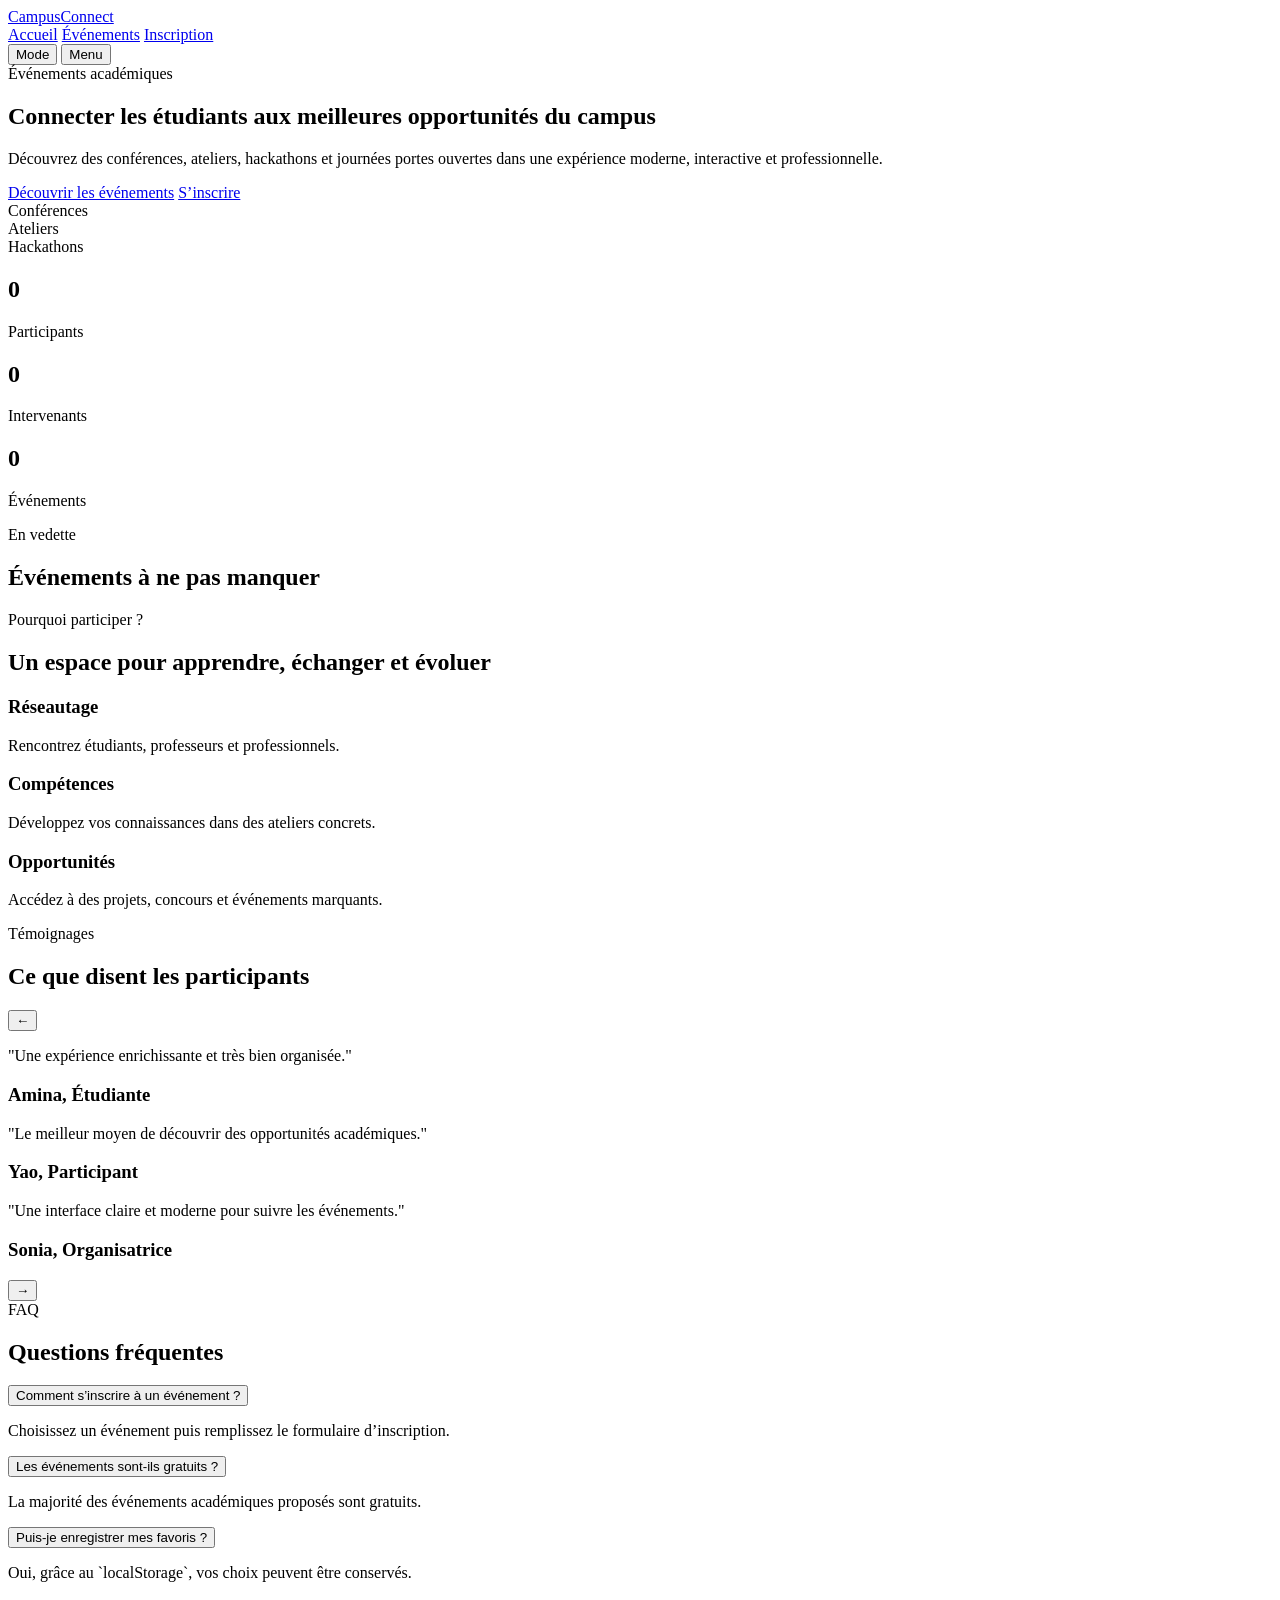
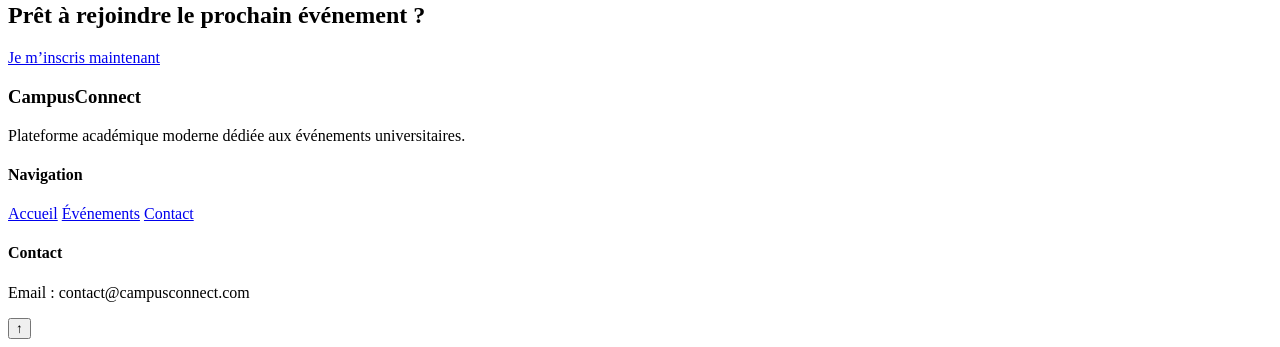
==== index.html @ 4d45e3c8 "Mise en place du HTML de base du projet" ====
<!DOCTYPE html>
<html lang="fr">

<head>
    <meta charset="UTF-8" />
    <meta name="viewport" content="width=device-width, initial-scale=1.0" />
    <title>CampusConnect | Accueil</title>
    <link rel="stylesheet" href="css/style.css" />
    <link rel="stylesheet" href="css/responsive.css" />
    <link rel="stylesheet" href="css/animations.css" />
</head>

<body>
    <header class="header">
        <div class="container navbar">
            <a href="index.html" class="logo">CampusConnect</a>

            <nav class="nav" id="navMenu">
                <a href="index.html">Accueil</a>
                <a href="events.html">Événements</a>
                <a href="contact.html">Inscription</a>
            </nav>

            <div class="nav-actions">
                <button id="themeToggle" class="btn btn-secondary">Mode</button>
                <button id="menuToggle" class="menu-toggle">Menu</button>
            </div>
        </div>
    </header>

    <main>
        <section class="hero">
            <div class="container hero-content">
                <div class="hero-text">
                    <span class="tag">Événements académiques</span>
                    <h1>Connecter les étudiants aux meilleures opportunités du campus</h1>
                    <p>
                        Découvrez des conférences, ateliers, hackathons et journées portes ouvertes
                        dans une expérience moderne, interactive et professionnelle.
                    </p>
                    <div class="hero-buttons">
                        <a href="events.html" class="btn btn-primary">Découvrir les événements</a>
                        <a href="contact.html" class="btn btn-secondary">S’inscrire</a>
                    </div>
                </div>

                <div class="hero-visual">
                    <div class="hero-card">Conférences</div>
                    <div class="hero-card">Ateliers</div>
                    <div class="hero-card">Hackathons</div>
                </div>
            </div>
        </section>

        <section class="stats section">
            <div class="container stats-grid">
                <div class="stat-card">
                    <h2 class="counter" data-target="120">0</h2>
                    <p>Participants</p>
                </div>
                <div class="stat-card">
                    <h2 class="counter" data-target="25">0</h2>
                    <p>Intervenants</p>
                </div>
                <div class="stat-card">
                    <h2 class="counter" data-target="18">0</h2>
                    <p>Événements</p>
                </div>
            </div>
        </section>

        <section class="featured-events section">
            <div class="container">
                <div class="section-heading">
                    <span class="tag">En vedette</span>
                    <h2>Événements à ne pas manquer</h2>
                </div>

                <div class="events-grid" id="featuredEvents">
                    <!-- Injecté en JavaScript -->
                </div>
            </div>
        </section>

        <section class="benefits section">
            <div class="container">
                <div class="section-heading">
                    <span class="tag">Pourquoi participer ?</span>
                    <h2>Un espace pour apprendre, échanger et évoluer</h2>
                </div>

                <div class="benefits-grid">
                    <article class="benefit-card">
                        <h3>Réseautage</h3>
                        <p>Rencontrez étudiants, professeurs et professionnels.</p>
                    </article>
                    <article class="benefit-card">
                        <h3>Compétences</h3>
                        <p>Développez vos connaissances dans des ateliers concrets.</p>
                    </article>
                    <article class="benefit-card">
                        <h3>Opportunités</h3>
                        <p>Accédez à des projets, concours et événements marquants.</p>
                    </article>
                </div>
            </div>
        </section>

        <section class="testimonials section">
            <div class="container">
                <div class="section-heading">
                    <span class="tag">Témoignages</span>
                    <h2>Ce que disent les participants</h2>
                </div>

                <div class="carousel">
                    <button class="carousel-btn" id="prevSlide">←</button>
                    <div class="carousel-track" id="testimonialTrack">
                        <article class="testimonial-card active">
                            <p>"Une expérience enrichissante et très bien organisée."</p>
                            <h3>Amina, Étudiante</h3>
                        </article>
                        <article class="testimonial-card">
                            <p>"Le meilleur moyen de découvrir des opportunités académiques."</p>
                            <h3>Yao, Participant</h3>
                        </article>
                        <article class="testimonial-card">
                            <p>"Une interface claire et moderne pour suivre les événements."</p>
                            <h3>Sonia, Organisatrice</h3>
                        </article>
                    </div>
                    <button class="carousel-btn" id="nextSlide">→</button>
                </div>
            </div>
        </section>

        <section class="faq section">
            <div class="container">
                <div class="section-heading">
                    <span class="tag">FAQ</span>
                    <h2>Questions fréquentes</h2>
                </div>

                <div class="faq-list">
                    <div class="faq-item">
                        <button class="faq-question">Comment s’inscrire à un événement ?</button>
                        <div class="faq-answer">
                            <p>Choisissez un événement puis remplissez le formulaire d’inscription.</p>
                        </div>
                    </div>

                    <div class="faq-item">
                        <button class="faq-question">Les événements sont-ils gratuits ?</button>
                        <div class="faq-answer">
                            <p>La majorité des événements académiques proposés sont gratuits.</p>
                        </div>
                    </div>

                    <div class="faq-item">
                        <button class="faq-question">Puis-je enregistrer mes favoris ?</button>
                        <div class="faq-answer">
                            <p>Oui, grâce au `localStorage`, vos choix peuvent être conservés.</p>
                        </div>
                    </div>
                </div>
            </div>
        </section>

        <section class="cta section">
            <div class="container cta-box">
                <h2>Prêt à rejoindre le prochain événement ?</h2>
                <a href="contact.html" class="btn btn-primary">Je m’inscris maintenant</a>
            </div>
        </section>
    </main>

    <footer class="footer">
        <div class="container footer-content">
            <div>
                <h3>CampusConnect</h3>
                <p>Plateforme académique moderne dédiée aux événements universitaires.</p>
            </div>
            <div>
                <h4>Navigation</h4>
                <a href="index.html">Accueil</a>
                <a href="events.html">Événements</a>
                <a href="contact.html">Contact</a>
            </div>
            <div>
                <h4>Contact</h4>
                <p>Email : contact@campusconnect.com</p>
            </div>
        </div>
    </footer>

    <button id="backToTop" class="back-to-top">↑</button>

    <script src="js/data.js"></script>
    <script src="js/carousel.js"></script>
    <script src="js/theme.js"></script>
    <script src="js/main.js"></script>
</body>

</html>
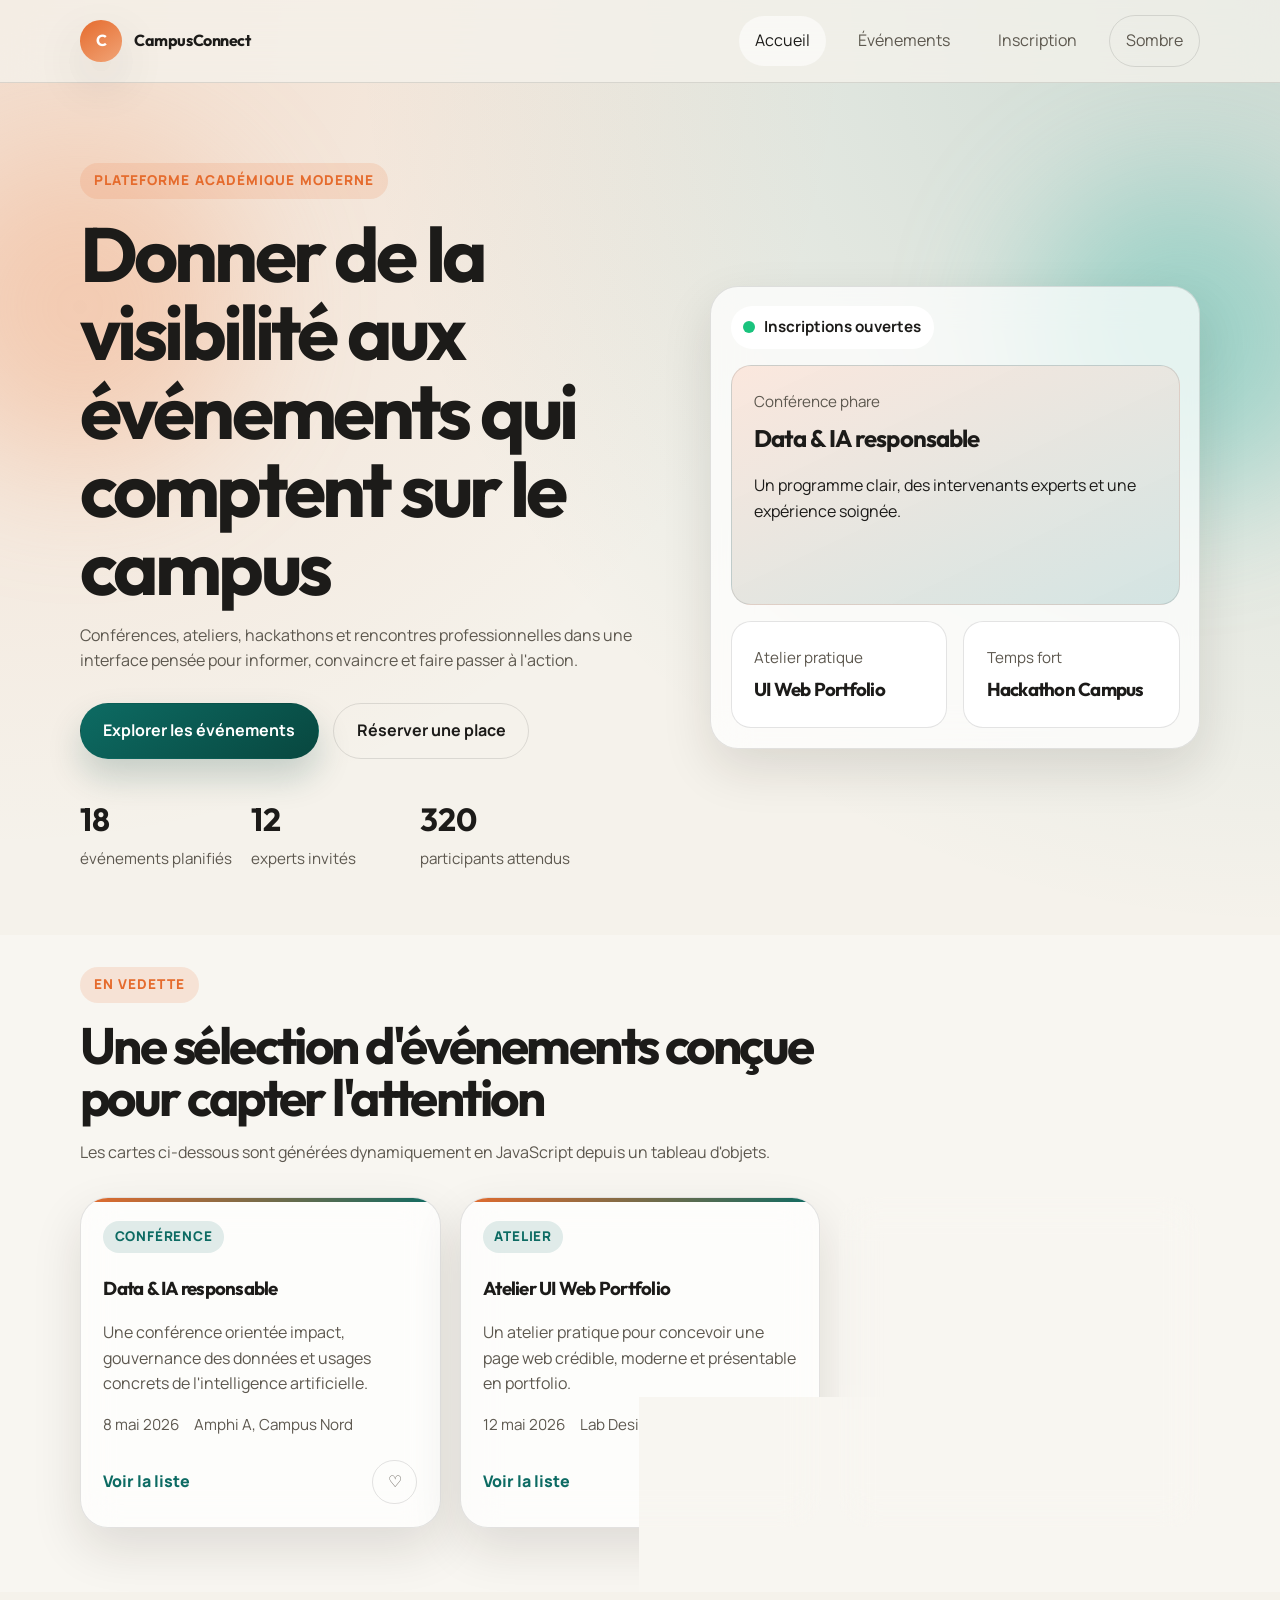
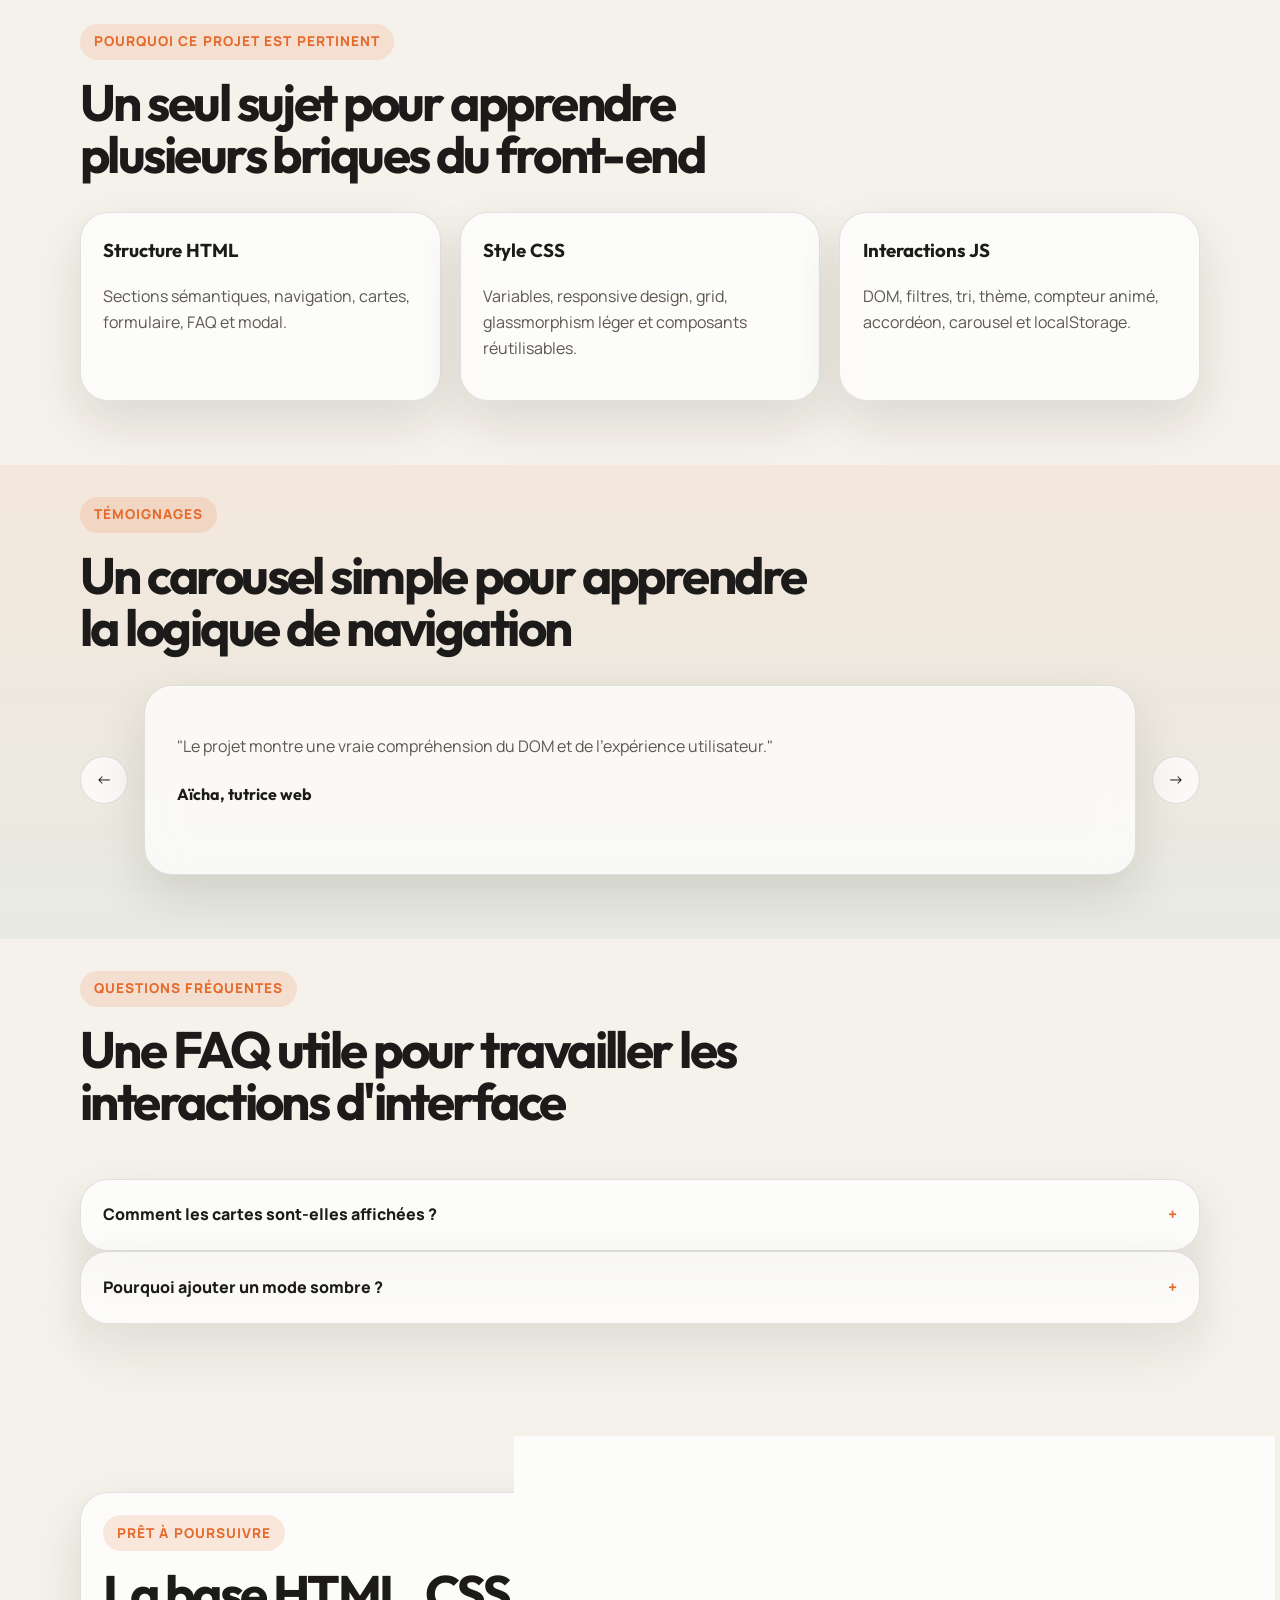
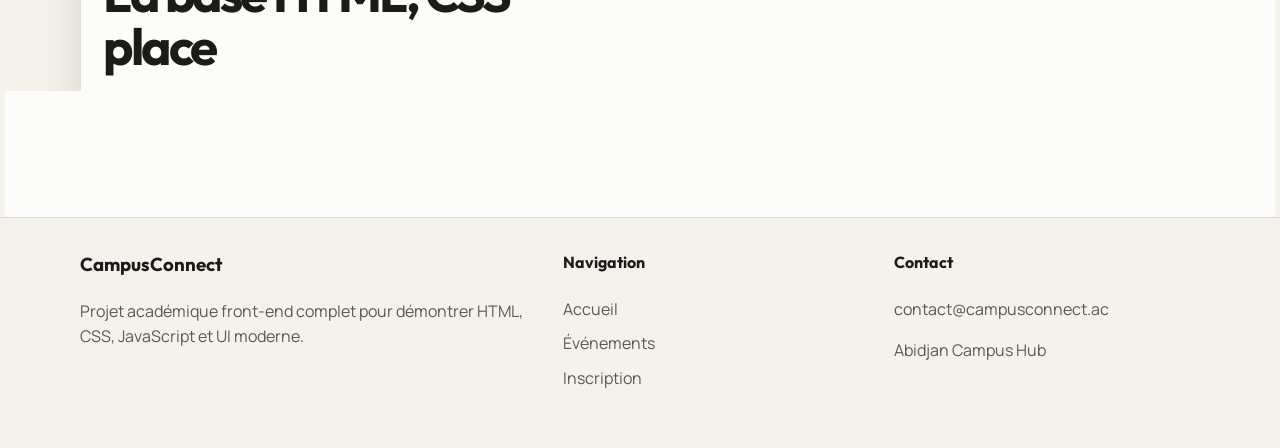
==== commit b5a320ef: "Implementation des pages html" ====
--- a/index.html
+++ b/index.html
@@ -2,202 +2,245 @@
 <html lang="fr">
 
 <head>
-    <meta charset="UTF-8" />
-    <meta name="viewport" content="width=device-width, initial-scale=1.0" />
+    <meta charset="UTF-8">
+    <meta name="viewport" content="width=device-width, initial-scale=1.0">
     <title>CampusConnect | Accueil</title>
-    <link rel="stylesheet" href="css/style.css" />
-    <link rel="stylesheet" href="css/responsive.css" />
-    <link rel="stylesheet" href="css/animations.css" />
+    <meta name="description"
+        content="CampusConnect, une plateforme vitrine pour découvrir et rejoindre des événements académiques.">
+    <link rel="preconnect" href="https://fonts.googleapis.com">
+    <link rel="preconnect" href="https://fonts.gstatic.com" crossorigin>
+    <link
+        href="https://fonts.googleapis.com/css2?family=Manrope:wght@400;500;600;700;800&family=Outfit:wght@500;600;700&display=swap"
+        rel="stylesheet">
+    <link rel="stylesheet" href="css/style.css">
+    <link rel="stylesheet" href="css/animations.css">
+    <link rel="stylesheet" href="css/responsive.css">
 </head>
 
 <body>
-    <header class="header">
-        <div class="container navbar">
-            <a href="index.html" class="logo">CampusConnect</a>
-
-            <nav class="nav" id="navMenu">
-                <a href="index.html">Accueil</a>
+    <header class="site-header">
+        <div class="container nav-shell">
+            <a class="brand" href="index.html">
+                <span class="brand-mark">C</span>
+                <span class="brand-text">CampusConnect</span>
+            </a>
+
+            <button class="menu-toggle" id="menuToggle" type="button" aria-label="Ouvrir le menu">
+                <span></span>
+                <span></span>
+            </button>
+
+            <nav class="site-nav" id="siteNav">
+                <a href="index.html" class="active">Accueil</a>
                 <a href="events.html">Événements</a>
                 <a href="contact.html">Inscription</a>
+                <button class="theme-toggle" id="themeToggle" type="button" aria-label="Changer le thème">
+                    Theme
+                </button>
             </nav>
-
-            <div class="nav-actions">
-                <button id="themeToggle" class="btn btn-secondary">Mode</button>
-                <button id="menuToggle" class="menu-toggle">Menu</button>
-            </div>
         </div>
     </header>
 
     <main>
         <section class="hero">
-            <div class="container hero-content">
-                <div class="hero-text">
-                    <span class="tag">Événements académiques</span>
-                    <h1>Connecter les étudiants aux meilleures opportunités du campus</h1>
+            <div class="hero-orb hero-orb-left"></div>
+            <div class="hero-orb hero-orb-right"></div>
+
+            <div class="container hero-grid">
+                <div class="hero-copy reveal">
+                    <span class="eyebrow">Plateforme académique moderne</span>
+                    <h1>Donner de la visibilité aux événements qui comptent sur le campus</h1>
                     <p>
-                        Découvrez des conférences, ateliers, hackathons et journées portes ouvertes
-                        dans une expérience moderne, interactive et professionnelle.
+                        Conférences, ateliers, hackathons et rencontres professionnelles dans une interface
+                        pensée pour informer, convaincre et faire passer à l'action.
                     </p>
-                    <div class="hero-buttons">
-                        <a href="events.html" class="btn btn-primary">Découvrir les événements</a>
-                        <a href="contact.html" class="btn btn-secondary">S’inscrire</a>
-                    </div>
-                </div>
-
-                <div class="hero-visual">
-                    <div class="hero-card">Conférences</div>
-                    <div class="hero-card">Ateliers</div>
-                    <div class="hero-card">Hackathons</div>
-                </div>
-            </div>
-        </section>
-
-        <section class="stats section">
-            <div class="container stats-grid">
-                <div class="stat-card">
-                    <h2 class="counter" data-target="120">0</h2>
-                    <p>Participants</p>
-                </div>
-                <div class="stat-card">
-                    <h2 class="counter" data-target="25">0</h2>
-                    <p>Intervenants</p>
-                </div>
-                <div class="stat-card">
-                    <h2 class="counter" data-target="18">0</h2>
-                    <p>Événements</p>
-                </div>
-            </div>
-        </section>
-
-        <section class="featured-events section">
-            <div class="container">
-                <div class="section-heading">
-                    <span class="tag">En vedette</span>
-                    <h2>Événements à ne pas manquer</h2>
-                </div>
-
-                <div class="events-grid" id="featuredEvents">
-                    <!-- Injecté en JavaScript -->
-                </div>
-            </div>
-        </section>
-
-        <section class="benefits section">
-            <div class="container">
-                <div class="section-heading">
-                    <span class="tag">Pourquoi participer ?</span>
-                    <h2>Un espace pour apprendre, échanger et évoluer</h2>
-                </div>
-
-                <div class="benefits-grid">
-                    <article class="benefit-card">
-                        <h3>Réseautage</h3>
-                        <p>Rencontrez étudiants, professeurs et professionnels.</p>
-                    </article>
-                    <article class="benefit-card">
-                        <h3>Compétences</h3>
-                        <p>Développez vos connaissances dans des ateliers concrets.</p>
-                    </article>
-                    <article class="benefit-card">
-                        <h3>Opportunités</h3>
-                        <p>Accédez à des projets, concours et événements marquants.</p>
-                    </article>
-                </div>
-            </div>
-        </section>
-
-        <section class="testimonials section">
-            <div class="container">
-                <div class="section-heading">
-                    <span class="tag">Témoignages</span>
-                    <h2>Ce que disent les participants</h2>
-                </div>
-
-                <div class="carousel">
-                    <button class="carousel-btn" id="prevSlide">←</button>
+
+                    <div class="hero-actions">
+                        <a class="btn btn-primary" href="events.html">Explorer les événements</a>
+                        <a class="btn btn-secondary" href="contact.html">Réserver une place</a>
+                    </div>
+
+                    <div class="hero-metrics">
+                        <div>
+                            <strong class="counter" data-target="18">0</strong>
+                            <span>événements planifiés</span>
+                        </div>
+                        <div>
+                            <strong class="counter" data-target="12">0</strong>
+                            <span>experts invités</span>
+                        </div>
+                        <div>
+                            <strong class="counter" data-target="320">0</strong>
+                            <span>participants attendus</span>
+                        </div>
+                    </div>
+                </div>
+
+                <div class="hero-panel reveal">
+                    <div class="hero-surface">
+                        <div class="status-chip">
+                            <span class="status-dot"></span>
+                            Inscriptions ouvertes
+                        </div>
+
+                        <div class="surface-card surface-card-primary">
+                            <span>Conférence phare</span>
+                            <h2>Data & IA responsable</h2>
+                            <p>Un programme clair, des intervenants experts et une expérience soignée.</p>
+                        </div>
+
+                        <div class="surface-stack">
+                            <div class="surface-card">
+                                <span>Atelier pratique</span>
+                                <h3>UI Web Portfolio</h3>
+                            </div>
+                            <div class="surface-card">
+                                <span>Temps fort</span>
+                                <h3>Hackathon Campus</h3>
+                            </div>
+                        </div>
+                    </div>
+                </div>
+            </div>
+        </section>
+
+        <section class="section section-muted">
+            <div class="container">
+                <div class="section-heading reveal">
+                    <span class="eyebrow">En vedette</span>
+                    <h2>Une sélection d'événements conçue pour capter l'attention</h2>
+                    <p>Les cartes ci-dessous sont générées dynamiquement en JavaScript depuis un tableau d'objets.</p>
+                </div>
+
+                <div class="event-grid" id="featuredEvents"></div>
+            </div>
+        </section>
+
+        <section class="section">
+            <div class="container">
+                <div class="section-heading reveal">
+                    <span class="eyebrow">Pourquoi ce projet est pertinent</span>
+                    <h2>Un seul sujet pour apprendre plusieurs briques du front-end</h2>
+                </div>
+
+                <div class="feature-grid">
+                    <article class="feature-card reveal">
+                        <h3>Structure HTML</h3>
+                        <p>Sections sémantiques, navigation, cartes, formulaire, FAQ et modal.</p>
+                    </article>
+                    <article class="feature-card reveal">
+                        <h3>Style CSS</h3>
+                        <p>Variables, responsive design, grid, glassmorphism léger et composants réutilisables.</p>
+                    </article>
+                    <article class="feature-card reveal">
+                        <h3>Interactions JS</h3>
+                        <p>DOM, filtres, tri, thème, compteur animé, accordéon, carousel et localStorage.</p>
+                    </article>
+                </div>
+            </div>
+        </section>
+
+        <section class="section section-accent">
+            <div class="container">
+                <div class="section-heading reveal">
+                    <span class="eyebrow">Témoignages</span>
+                    <h2>Un carousel simple pour apprendre la logique de navigation</h2>
+                </div>
+
+                <div class="carousel reveal" aria-label="Témoignages">
+                    <button class="carousel-button" id="prevSlide" type="button" aria-label="Slide précédent">←</button>
                     <div class="carousel-track" id="testimonialTrack">
                         <article class="testimonial-card active">
-                            <p>"Une expérience enrichissante et très bien organisée."</p>
-                            <h3>Amina, Étudiante</h3>
+                            <p>"Le projet montre une vraie compréhension du DOM et de l'expérience utilisateur."</p>
+                            <strong>Aïcha, tutrice web</strong>
                         </article>
                         <article class="testimonial-card">
-                            <p>"Le meilleur moyen de découvrir des opportunités académiques."</p>
-                            <h3>Yao, Participant</h3>
+                            <p>"Le design est moderne, et les animations servent vraiment le contenu."</p>
+                            <strong>Koffi, étudiant développeur</strong>
                         </article>
                         <article class="testimonial-card">
-                            <p>"Une interface claire et moderne pour suivre les événements."</p>
-                            <h3>Sonia, Organisatrice</h3>
+                            <p>"C'est un excellent sujet de portfolio parce qu'il ressemble à une vraie commande."</p>
+                            <strong>Nina, responsable pédagogique</strong>
                         </article>
                     </div>
-                    <button class="carousel-btn" id="nextSlide">→</button>
-                </div>
-            </div>
-        </section>
-
-        <section class="faq section">
-            <div class="container">
-                <div class="section-heading">
-                    <span class="tag">FAQ</span>
-                    <h2>Questions fréquentes</h2>
+                    <button class="carousel-button" id="nextSlide" type="button" aria-label="Slide suivant">→</button>
+                </div>
+            </div>
+        </section>
+
+        <section class="section">
+            <div class="container faq-layout">
+                <div class="section-heading reveal">
+                    <span class="eyebrow">Questions fréquentes</span>
+                    <h2>Une FAQ utile pour travailler les interactions d'interface</h2>
                 </div>
 
                 <div class="faq-list">
-                    <div class="faq-item">
-                        <button class="faq-question">Comment s’inscrire à un événement ?</button>
+                    <article class="faq-item reveal">
+                        <button class="faq-question" type="button">Comment les cartes sont-elles affichées ?</button>
                         <div class="faq-answer">
-                            <p>Choisissez un événement puis remplissez le formulaire d’inscription.</p>
-                        </div>
-                    </div>
-
-                    <div class="faq-item">
-                        <button class="faq-question">Les événements sont-ils gratuits ?</button>
+                            <p>Les événements sont stockés dans un tableau JavaScript puis injectés dans le DOM.</p>
+                        </div>
+                    </article>
+                    <article class="faq-item reveal">
+                        <button class="faq-question" type="button">Pourquoi ajouter un mode sombre ?</button>
                         <div class="faq-answer">
-                            <p>La majorité des événements académiques proposés sont gratuits.</p>
-                        </div>
-                    </div>
-
-                    <div class="faq-item">
-                        <button class="faq-question">Puis-je enregistrer mes favoris ?</button>
+                            <p>Parce qu'il permet de manipuler des variables CSS et de persister une préférence avec
+                                localStorage.</p>
+                        </div>
+                    </article>
+                    <article class="faq-item reveal">
+                        <button class="faq-question" type="button">Pourquoi ce projet est bon pour un portfolio
+                            ?</button>
                         <div class="faq-answer">
-                            <p>Oui, grâce au `localStorage`, vos choix peuvent être conservés.</p>
-                        </div>
-                    </div>
-                </div>
-            </div>
-        </section>
-
-        <section class="cta section">
-            <div class="container cta-box">
-                <h2>Prêt à rejoindre le prochain événement ?</h2>
-                <a href="contact.html" class="btn btn-primary">Je m’inscris maintenant</a>
+                            <p>Il montre un ensemble cohérent de compétences front-end dans un contexte crédible et
+                                professionnel.</p>
+                        </div>
+                    </article>
+                </div>
+            </div>
+        </section>
+
+        <section class="section">
+            <div class="container">
+                <div class="cta-panel reveal">
+                    <div>
+                        <span class="eyebrow">Prêt à poursuivre</span>
+                        <h2>La base HTML, CSS et JavaScript est en place</h2>
+                        <p>Tu peux maintenant styliser davantage, enrichir les données et publier le projet dans ton
+                            portfolio.</p>
+                    </div>
+                    <a class="btn btn-primary" href="contact.html">Tester le formulaire</a>
+                </div>
             </div>
         </section>
     </main>
 
-    <footer class="footer">
-        <div class="container footer-content">
+    <footer class="site-footer">
+        <div class="container footer-grid">
             <div>
                 <h3>CampusConnect</h3>
-                <p>Plateforme académique moderne dédiée aux événements universitaires.</p>
+                <p>Projet académique front-end complet pour démontrer HTML, CSS, JavaScript et UI moderne.</p>
             </div>
             <div>
                 <h4>Navigation</h4>
                 <a href="index.html">Accueil</a>
                 <a href="events.html">Événements</a>
-                <a href="contact.html">Contact</a>
+                <a href="contact.html">Inscription</a>
             </div>
             <div>
                 <h4>Contact</h4>
-                <p>Email : contact@campusconnect.com</p>
+                <p>contact@campusconnect.ac</p>
+                <p>Abidjan Campus Hub</p>
             </div>
         </div>
     </footer>
 
-    <button id="backToTop" class="back-to-top">↑</button>
+    <button class="back-to-top" id="backToTop" type="button" aria-label="Retour en haut">↑</button>
 
     <script src="js/data.js"></script>
+    <script src="js/theme.js"></script>
     <script src="js/carousel.js"></script>
-    <script src="js/theme.js"></script>
     <script src="js/main.js"></script>
 </body>
 
--- a/css/style.css
+++ b/css/style.css
@@ -0,0 +1,779 @@
+:root {
+    --bg: #f5f2eb;
+    --bg-soft: #fbf8f2;
+    --surface: rgba(255, 255, 255, 0.72);
+    --surface-strong: #ffffff;
+    --text: #1c1b19;
+    --text-soft: #5d584f;
+    --primary: #0d6b63;
+    --primary-strong: #08473f;
+    --accent: #e56b2d;
+    --line: rgba(28, 27, 25, 0.12);
+    --shadow: 0 20px 50px rgba(30, 26, 18, 0.12);
+    --radius-lg: 28px;
+    --radius-md: 20px;
+    --container: min(1120px, calc(100% - 2rem));
+}
+
+body.dark-theme {
+    --bg: #101413;
+    --bg-soft: #171d1b;
+    --surface: rgba(22, 27, 25, 0.86);
+    --surface-strong: #18211f;
+    --text: #f4f2ec;
+    --text-soft: #b8b0a5;
+    --line: rgba(255, 255, 255, 0.12);
+    --shadow: 0 22px 60px rgba(0, 0, 0, 0.35);
+}
+
+*,
+*::before,
+*::after {
+    box-sizing: border-box;
+}
+
+html {
+    scroll-behavior: smooth;
+}
+
+body {
+    margin: 0;
+    font-family: "Manrope", "Segoe UI", sans-serif;
+    background:
+        radial-gradient(circle at top left, rgba(229, 107, 45, 0.16), transparent 22%),
+        radial-gradient(circle at top right, rgba(13, 107, 99, 0.18), transparent 24%),
+        var(--bg);
+    color: var(--text);
+    line-height: 1.6;
+}
+
+a {
+    color: inherit;
+    text-decoration: none;
+}
+
+button,
+input,
+select,
+textarea {
+    font: inherit;
+}
+
+button {
+    cursor: pointer;
+}
+
+main {
+    overflow: clip;
+}
+
+.container {
+    width: var(--container);
+    margin: 0 auto;
+}
+
+.site-header {
+    position: sticky;
+    top: 0;
+    z-index: 40;
+    backdrop-filter: blur(18px);
+    background: rgba(245, 242, 235, 0.76);
+    border-bottom: 1px solid var(--line);
+}
+
+body.dark-theme .site-header {
+    background: rgba(16, 20, 19, 0.78);
+}
+
+.nav-shell {
+    display: flex;
+    align-items: center;
+    justify-content: space-between;
+    min-height: 82px;
+    gap: 1rem;
+    position: relative;
+}
+
+.brand {
+    display: inline-flex;
+    align-items: center;
+    gap: 0.8rem;
+    font-family: "Outfit", "Segoe UI", sans-serif;
+    font-weight: 700;
+    letter-spacing: -0.03em;
+}
+
+.brand-mark {
+    display: grid;
+    place-items: center;
+    width: 2.6rem;
+    height: 2.6rem;
+    border-radius: 50%;
+    background: linear-gradient(145deg, var(--accent), #f1a477);
+    color: #fff;
+    box-shadow: var(--shadow);
+}
+
+.site-nav {
+    display: flex;
+    align-items: center;
+    gap: 1rem;
+}
+
+.site-nav a,
+.theme-toggle {
+    padding: 0.78rem 1rem;
+    border-radius: 999px;
+    color: var(--text-soft);
+    transition: 180ms ease;
+}
+
+.site-nav a.active,
+.site-nav a:hover,
+.theme-toggle:hover {
+    color: var(--text);
+    background: rgba(255, 255, 255, 0.55);
+}
+
+body.dark-theme .site-nav a.active,
+body.dark-theme .site-nav a:hover,
+body.dark-theme .theme-toggle:hover {
+    background: rgba(255, 255, 255, 0.06);
+}
+
+.theme-toggle {
+    border: 1px solid var(--line);
+    background: transparent;
+}
+
+.menu-toggle {
+    display: none;
+    width: 3rem;
+    height: 3rem;
+    border: 1px solid var(--line);
+    border-radius: 16px;
+    background: var(--surface);
+    padding: 0.7rem;
+}
+
+.menu-toggle span {
+    display: block;
+    width: 100%;
+    height: 2px;
+    background: var(--text);
+    border-radius: 999px;
+}
+
+.menu-toggle span+span {
+    margin-top: 0.4rem;
+}
+
+.hero,
+.page-banner {
+    position: relative;
+    padding: 5rem 0 4rem;
+}
+
+.hero-grid,
+.contact-layout {
+    display: grid;
+    grid-template-columns: 1.1fr 0.9fr;
+    gap: 2rem;
+    align-items: center;
+}
+
+.hero-copy h1,
+.banner-content h1,
+.section-heading h2,
+.cta-panel h2,
+.contact-panel h2 {
+    margin: 0;
+    font-family: "Outfit", "Segoe UI", sans-serif;
+    font-weight: 700;
+    line-height: 1.02;
+    letter-spacing: -0.05em;
+}
+
+.hero-copy h1 {
+    font-size: clamp(2.9rem, 6vw, 5.4rem);
+    max-width: 11ch;
+}
+
+.banner-content h1,
+.section-heading h2,
+.cta-panel h2,
+.contact-panel h2 {
+    font-size: clamp(2rem, 4vw, 3.2rem);
+}
+
+.hero-copy p,
+.banner-content p,
+.section-heading p,
+.feature-card p,
+.event-card p,
+.contact-panel p,
+.testimonial-card p {
+    color: var(--text-soft);
+}
+
+.eyebrow {
+    display: inline-flex;
+    margin-bottom: 1rem;
+    padding: 0.45rem 0.85rem;
+    border-radius: 999px;
+    background: rgba(229, 107, 45, 0.14);
+    color: var(--accent);
+    font-size: 0.85rem;
+    font-weight: 800;
+    letter-spacing: 0.08em;
+    text-transform: uppercase;
+}
+
+.hero-actions,
+.form-actions {
+    display: flex;
+    flex-wrap: wrap;
+    gap: 0.9rem;
+    margin-top: 1.8rem;
+}
+
+.btn {
+    display: inline-flex;
+    align-items: center;
+    justify-content: center;
+    min-height: 3.3rem;
+    padding: 0.9rem 1.4rem;
+    border-radius: 999px;
+    border: 1px solid transparent;
+    font-weight: 700;
+    transition: transform 180ms ease, background 180ms ease, border-color 180ms ease;
+}
+
+.btn:hover {
+    transform: translateY(-2px);
+}
+
+.btn-primary {
+    background: linear-gradient(145deg, var(--primary), var(--primary-strong));
+    color: #fff;
+    box-shadow: 0 18px 34px rgba(8, 71, 63, 0.2);
+}
+
+.btn-secondary {
+    background: transparent;
+    border-color: var(--line);
+    color: var(--text);
+}
+
+.hero-metrics {
+    display: flex;
+    flex-wrap: wrap;
+    gap: 1.2rem;
+    margin-top: 2.2rem;
+}
+
+.hero-metrics div {
+    min-width: 150px;
+}
+
+.hero-metrics strong {
+    display: block;
+    font-size: 2rem;
+    font-family: "Outfit", "Segoe UI", sans-serif;
+}
+
+.hero-metrics span {
+    color: var(--text-soft);
+    font-size: 0.95rem;
+}
+
+.hero-surface,
+.filter-panel,
+.cta-panel,
+.contact-panel,
+.form-card,
+.testimonial-card,
+.feature-card,
+.faq-item,
+.event-card,
+.modal-dialog {
+    background: var(--surface);
+    border: 1px solid var(--line);
+    border-radius: var(--radius-lg);
+    box-shadow: var(--shadow);
+    backdrop-filter: blur(18px);
+}
+
+.hero-surface {
+    padding: 1.2rem;
+}
+
+.status-chip {
+    display: inline-flex;
+    align-items: center;
+    gap: 0.55rem;
+    padding: 0.6rem 0.8rem;
+    margin-bottom: 1rem;
+    border-radius: 999px;
+    background: var(--surface-strong);
+    font-size: 0.95rem;
+    font-weight: 700;
+}
+
+.status-dot {
+    width: 0.75rem;
+    height: 0.75rem;
+    border-radius: 50%;
+    background: #19c37d;
+}
+
+.surface-card {
+    padding: 1.4rem;
+    border-radius: var(--radius-md);
+    background: var(--surface-strong);
+    border: 1px solid var(--line);
+}
+
+.surface-card span,
+.event-meta span,
+.results-bar,
+.contact-points li {
+    color: var(--text-soft);
+    font-size: 0.95rem;
+}
+
+.surface-card h2,
+.surface-card h3,
+.event-card h3 {
+    margin: 0.3rem 0 0;
+    font-family: "Outfit", "Segoe UI", sans-serif;
+    letter-spacing: -0.04em;
+}
+
+.surface-card-primary {
+    min-height: 240px;
+    background:
+        linear-gradient(155deg, rgba(229, 107, 45, 0.16), rgba(13, 107, 99, 0.18)),
+        var(--surface-strong);
+}
+
+.surface-stack {
+    display: grid;
+    grid-template-columns: repeat(2, 1fr);
+    gap: 1rem;
+    margin-top: 1rem;
+}
+
+.hero-orb {
+    position: absolute;
+    width: 20rem;
+    height: 20rem;
+    border-radius: 50%;
+    filter: blur(70px);
+    opacity: 0.35;
+    pointer-events: none;
+}
+
+.hero-orb-left {
+    left: -5rem;
+    top: 4rem;
+    background: #f39c6b;
+}
+
+.hero-orb-right {
+    right: -4rem;
+    top: 6rem;
+    background: #2ab3a2;
+}
+
+.section {
+    padding: 2rem 0 4rem;
+}
+
+.section-muted {
+    background: rgba(255, 255, 255, 0.28);
+}
+
+body.dark-theme .section-muted {
+    background: rgba(255, 255, 255, 0.03);
+}
+
+.section-accent {
+    background:
+        linear-gradient(180deg, rgba(229, 107, 45, 0.08), rgba(13, 107, 99, 0.06)),
+        transparent;
+}
+
+.section-heading {
+    max-width: 760px;
+    margin-bottom: 2rem;
+}
+
+.event-grid,
+.feature-grid {
+    display: grid;
+    grid-template-columns: repeat(3, minmax(0, 1fr));
+    gap: 1.2rem;
+}
+
+.event-card,
+.feature-card,
+.faq-item,
+.contact-panel,
+.form-card,
+.filter-panel,
+.cta-panel {
+    padding: 1.4rem;
+}
+
+.event-card {
+    position: relative;
+    overflow: hidden;
+}
+
+.event-card::before {
+    content: "";
+    position: absolute;
+    inset: 0 auto auto 0;
+    width: 100%;
+    height: 4px;
+    background: linear-gradient(90deg, var(--accent), var(--primary));
+}
+
+.event-badge {
+    display: inline-flex;
+    padding: 0.35rem 0.7rem;
+    border-radius: 999px;
+    margin-bottom: 1rem;
+    background: rgba(13, 107, 99, 0.12);
+    color: var(--primary);
+    font-size: 0.84rem;
+    font-weight: 800;
+    text-transform: uppercase;
+    letter-spacing: 0.06em;
+}
+
+.event-meta {
+    display: flex;
+    flex-wrap: wrap;
+    gap: 0.9rem;
+    margin: 1rem 0 1.4rem;
+}
+
+.event-actions {
+    display: flex;
+    align-items: center;
+    justify-content: space-between;
+    gap: 0.75rem;
+}
+
+.ghost-link {
+    color: var(--primary);
+    font-weight: 800;
+    border: 0;
+    background: transparent;
+    padding: 0;
+}
+
+.event-favorite {
+    border: 1px solid var(--line);
+    background: transparent;
+    color: var(--text-soft);
+    width: 2.8rem;
+    height: 2.8rem;
+    border-radius: 50%;
+}
+
+.event-favorite.is-favorite {
+    color: var(--accent);
+    border-color: rgba(229, 107, 45, 0.4);
+    background: rgba(229, 107, 45, 0.1);
+}
+
+.feature-card h3 {
+    margin-top: 0;
+    font-family: "Outfit", "Segoe UI", sans-serif;
+}
+
+.carousel {
+    display: grid;
+    grid-template-columns: auto 1fr auto;
+    gap: 1rem;
+    align-items: center;
+}
+
+.carousel-track {
+    position: relative;
+    min-height: 190px;
+}
+
+.testimonial-card {
+    position: absolute;
+    inset: 0;
+    opacity: 0;
+    transform: translateY(16px);
+    transition: opacity 260ms ease, transform 260ms ease;
+    padding: 2rem;
+}
+
+.testimonial-card.active {
+    opacity: 1;
+    transform: translateY(0);
+}
+
+.testimonial-card strong {
+    display: block;
+    margin-top: 1.4rem;
+    font-family: "Outfit", "Segoe UI", sans-serif;
+}
+
+.carousel-button {
+    width: 3rem;
+    height: 3rem;
+    border-radius: 50%;
+    border: 1px solid var(--line);
+    background: var(--surface);
+    color: var(--text);
+}
+
+.faq-layout {
+    display: grid;
+    gap: 1.2rem;
+}
+
+.faq-question {
+    width: 100%;
+    display: flex;
+    justify-content: space-between;
+    gap: 1rem;
+    padding: 0;
+    border: 0;
+    background: transparent;
+    color: var(--text);
+    font-weight: 800;
+    text-align: left;
+}
+
+.faq-question::after {
+    content: "+";
+    color: var(--accent);
+}
+
+.faq-item.is-open .faq-question::after {
+    content: "−";
+}
+
+.faq-answer {
+    display: grid;
+    grid-template-rows: 0fr;
+    transition: grid-template-rows 220ms ease;
+}
+
+.faq-answer p {
+    overflow: hidden;
+    margin: 0;
+    color: var(--text-soft);
+}
+
+.faq-item.is-open .faq-answer {
+    grid-template-rows: 1fr;
+    margin-top: 0.9rem;
+}
+
+.cta-panel {
+    display: flex;
+    align-items: center;
+    justify-content: space-between;
+    gap: 2rem;
+}
+
+.filter-panel {
+    display: grid;
+    grid-template-columns: 2fr 1fr;
+    gap: 1rem;
+}
+
+.filter-search label,
+.form-field label {
+    display: block;
+    margin-bottom: 0.45rem;
+    font-weight: 800;
+}
+
+.filter-search input,
+.filter-search select,
+.form-field input,
+.form-field select,
+.form-field textarea {
+    width: 100%;
+    min-height: 3.2rem;
+    padding: 0.9rem 1rem;
+    border-radius: 16px;
+    border: 1px solid var(--line);
+    background: var(--surface-strong);
+    color: var(--text);
+}
+
+.form-field textarea {
+    min-height: 8rem;
+    resize: vertical;
+}
+
+.chip-group {
+    display: flex;
+    flex-wrap: wrap;
+    gap: 0.8rem;
+    margin: 1.25rem 0 0.9rem;
+}
+
+.chip {
+    min-height: 2.8rem;
+    padding: 0.7rem 1rem;
+    border-radius: 999px;
+    border: 1px solid var(--line);
+    background: transparent;
+    color: var(--text-soft);
+    font-weight: 800;
+}
+
+.chip.active,
+.chip:hover {
+    color: #fff;
+    border-color: transparent;
+    background: linear-gradient(145deg, var(--accent), #e88752);
+}
+
+.results-bar {
+    margin-bottom: 1rem;
+    font-weight: 700;
+}
+
+.modal {
+    position: fixed;
+    inset: 0;
+    display: none;
+    place-items: center;
+    padding: 1rem;
+    background: rgba(12, 14, 14, 0.52);
+    z-index: 60;
+}
+
+.modal.is-open {
+    display: grid;
+}
+
+.modal-dialog {
+    position: relative;
+    width: min(720px, 100%);
+    padding: 1.6rem;
+}
+
+.modal-close {
+    position: absolute;
+    top: 1rem;
+    right: 1rem;
+    width: 2.8rem;
+    height: 2.8rem;
+    border: 0;
+    border-radius: 50%;
+    background: rgba(255, 255, 255, 0.12);
+    color: var(--text);
+    font-size: 1.4rem;
+}
+
+.modal-body-content h2 {
+    margin-top: 0;
+    font-family: "Outfit", "Segoe UI", sans-serif;
+}
+
+.modal-list,
+.contact-points {
+    padding-left: 1.1rem;
+}
+
+.contact-layout {
+    align-items: start;
+}
+
+.form-card {
+    display: grid;
+    gap: 1rem;
+}
+
+.form-row {
+    display: grid;
+    grid-template-columns: repeat(2, minmax(0, 1fr));
+    gap: 1rem;
+}
+
+.error-message {
+    display: block;
+    min-height: 1.1rem;
+    margin-top: 0.35rem;
+    color: #c83e31;
+    font-size: 0.85rem;
+}
+
+.form-field.has-error input,
+.form-field.has-error select,
+.form-field.has-error textarea {
+    border-color: rgba(200, 62, 49, 0.55);
+}
+
+.form-feedback {
+    min-height: 1.3rem;
+    margin: 0;
+    font-weight: 700;
+}
+
+.form-feedback.success {
+    color: #138d61;
+}
+
+.site-footer {
+    padding: 2rem 0 3rem;
+    border-top: 1px solid var(--line);
+}
+
+.footer-grid {
+    display: grid;
+    grid-template-columns: 1.2fr 0.8fr 0.8fr;
+    gap: 1.5rem;
+}
+
+.footer-grid h3,
+.footer-grid h4 {
+    margin-top: 0;
+    font-family: "Outfit", "Segoe UI", sans-serif;
+}
+
+.footer-grid a,
+.footer-grid p {
+    display: block;
+    margin-bottom: 0.55rem;
+    color: var(--text-soft);
+}
+
+.back-to-top {
+    position: fixed;
+    right: 1.2rem;
+    bottom: 1.2rem;
+    width: 3.1rem;
+    height: 3.1rem;
+    border: 0;
+    border-radius: 50%;
+    background: linear-gradient(145deg, var(--primary), var(--primary-strong));
+    color: #fff;
+    box-shadow: var(--shadow);
+    opacity: 0;
+    pointer-events: none;
+    transform: translateY(12px);
+    transition: 180ms ease;
+    z-index: 50;
+}
+
+.back-to-top.is-visible {
+    opacity: 1;
+    pointer-events: auto;
+    transform: translateY(0);
+}
--- a/css/animations.css
+++ b/css/animations.css
@@ -0,0 +1,43 @@
+@keyframes floatUp {
+
+    0%,
+    100% {
+        transform: translateY(0);
+    }
+
+    50% {
+        transform: translateY(-10px);
+    }
+}
+
+@keyframes pulseGlow {
+
+    0%,
+    100% {
+        box-shadow: 0 0 0 0 rgba(229, 107, 45, 0.22);
+    }
+
+    50% {
+        box-shadow: 0 0 0 18px rgba(229, 107, 45, 0);
+    }
+}
+
+.surface-card-primary,
+.cta-panel .btn {
+    animation: floatUp 7s ease-in-out infinite;
+}
+
+.status-chip {
+    animation: pulseGlow 2.6s ease-in-out infinite;
+}
+
+.reveal {
+    opacity: 0;
+    transform: translateY(26px);
+    transition: opacity 520ms ease, transform 520ms ease;
+}
+
+.reveal.is-visible {
+    opacity: 1;
+    transform: translateY(0);
+}
--- a/css/responsive.css
+++ b/css/responsive.css
@@ -0,0 +1,104 @@
+@media (max-width: 960px) {
+
+    .hero-grid,
+    .contact-layout,
+    .footer-grid,
+    .filter-panel,
+    .cta-panel {
+        grid-template-columns: 1fr;
+    }
+
+    .event-grid,
+    .feature-grid {
+        grid-template-columns: repeat(2, minmax(0, 1fr));
+    }
+
+    .hero-copy h1 {
+        max-width: 14ch;
+    }
+}
+
+@media (max-width: 760px) {
+    .menu-toggle {
+        display: inline-block;
+    }
+
+    .site-nav {
+        position: absolute;
+        top: calc(100% + 0.6rem);
+        left: 1rem;
+        right: 1rem;
+        display: grid;
+        gap: 0.4rem;
+        padding: 0.8rem;
+        background: var(--surface);
+        border: 1px solid var(--line);
+        border-radius: 22px;
+        box-shadow: var(--shadow);
+        opacity: 0;
+        pointer-events: none;
+        transform: translateY(-8px);
+        transition: 180ms ease;
+    }
+
+    .site-nav.is-open {
+        opacity: 1;
+        pointer-events: auto;
+        transform: translateY(0);
+    }
+
+    .site-nav a,
+    .theme-toggle {
+        width: 100%;
+        text-align: left;
+    }
+
+    .hero,
+    .page-banner {
+        padding-top: 4rem;
+    }
+
+    .event-grid,
+    .feature-grid,
+    .form-row {
+        grid-template-columns: 1fr;
+    }
+
+    .carousel {
+        grid-template-columns: 1fr;
+    }
+
+    .carousel-track {
+        min-height: 240px;
+    }
+
+    .carousel-button {
+        justify-self: start;
+    }
+}
+
+@media (max-width: 560px) {
+    :root {
+        --container: min(100% - 1.2rem, 1120px);
+    }
+
+    .hero-copy h1 {
+        font-size: clamp(2.4rem, 13vw, 3.4rem);
+    }
+
+    .banner-content h1,
+    .section-heading h2,
+    .cta-panel h2,
+    .contact-panel h2 {
+        font-size: clamp(1.75rem, 10vw, 2.5rem);
+    }
+
+    .surface-stack {
+        grid-template-columns: 1fr;
+    }
+
+    .hero-metrics {
+        display: grid;
+        grid-template-columns: 1fr;
+    }
+}
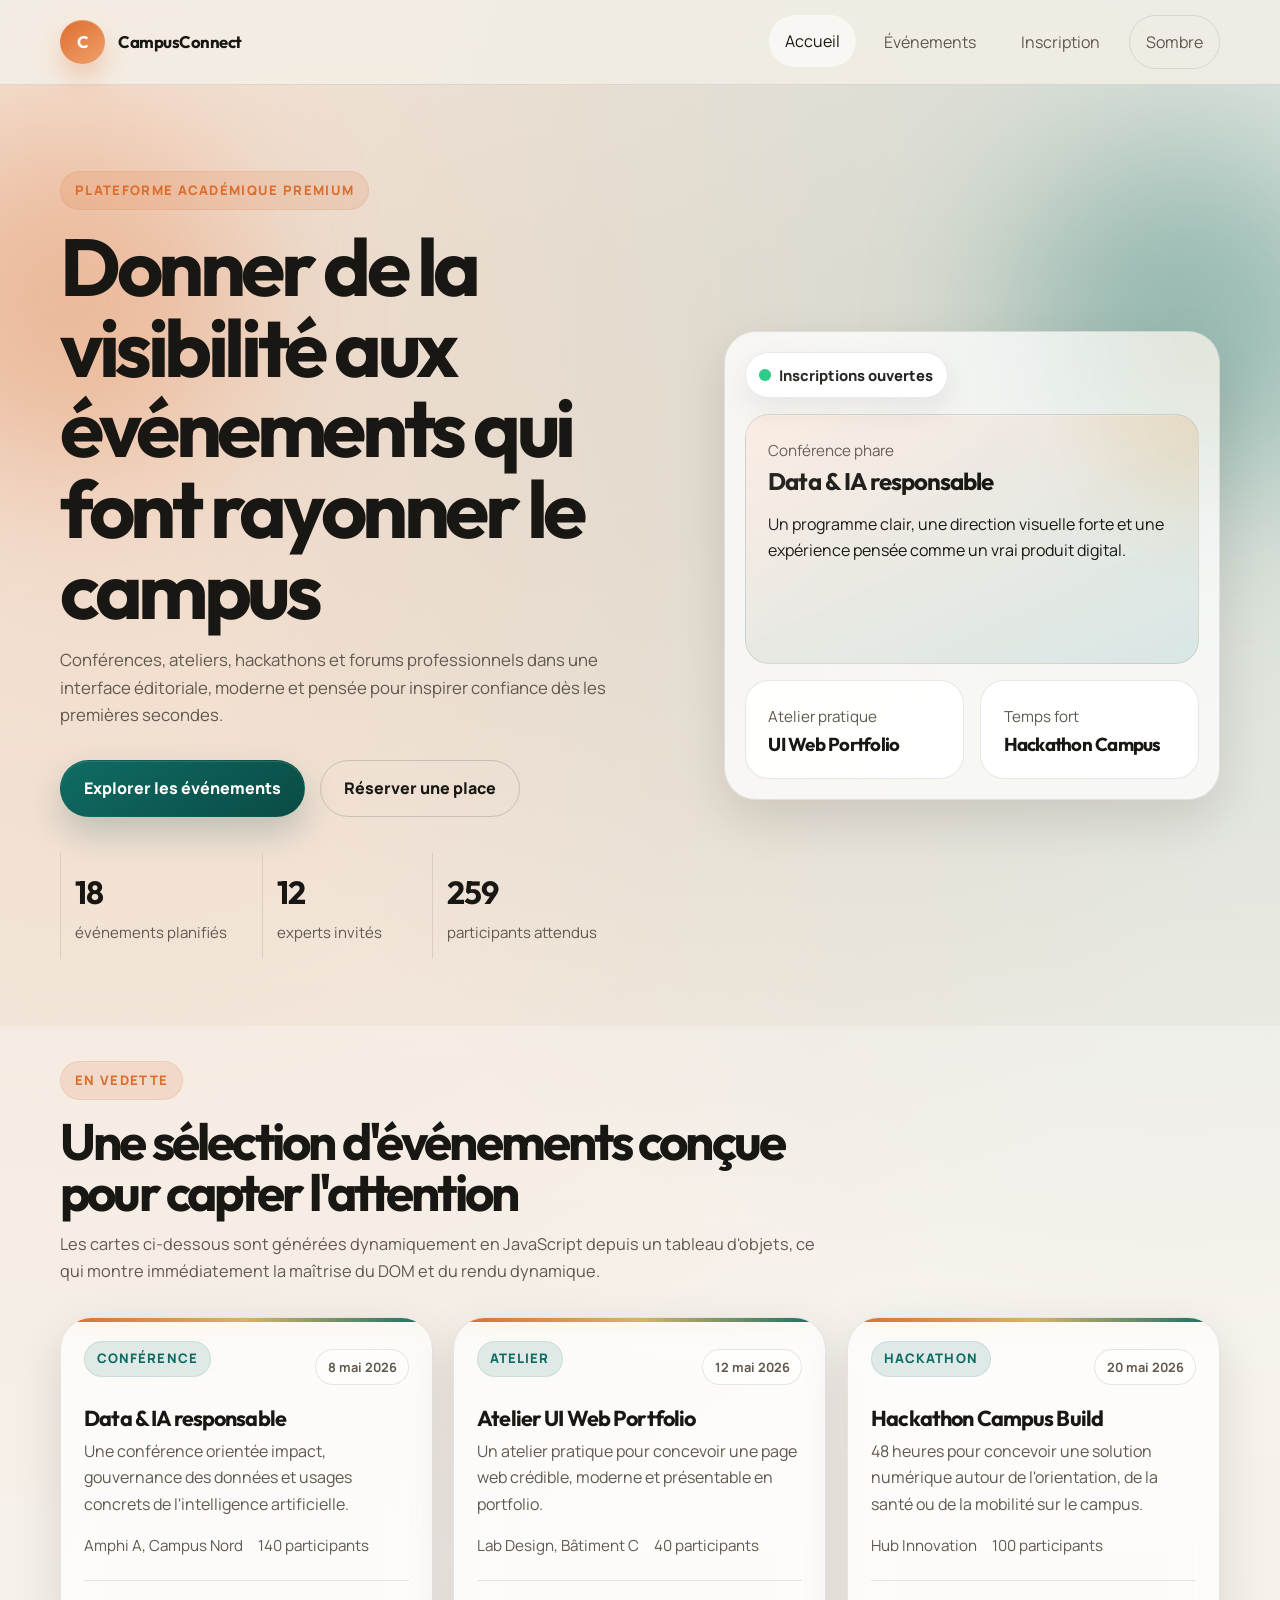
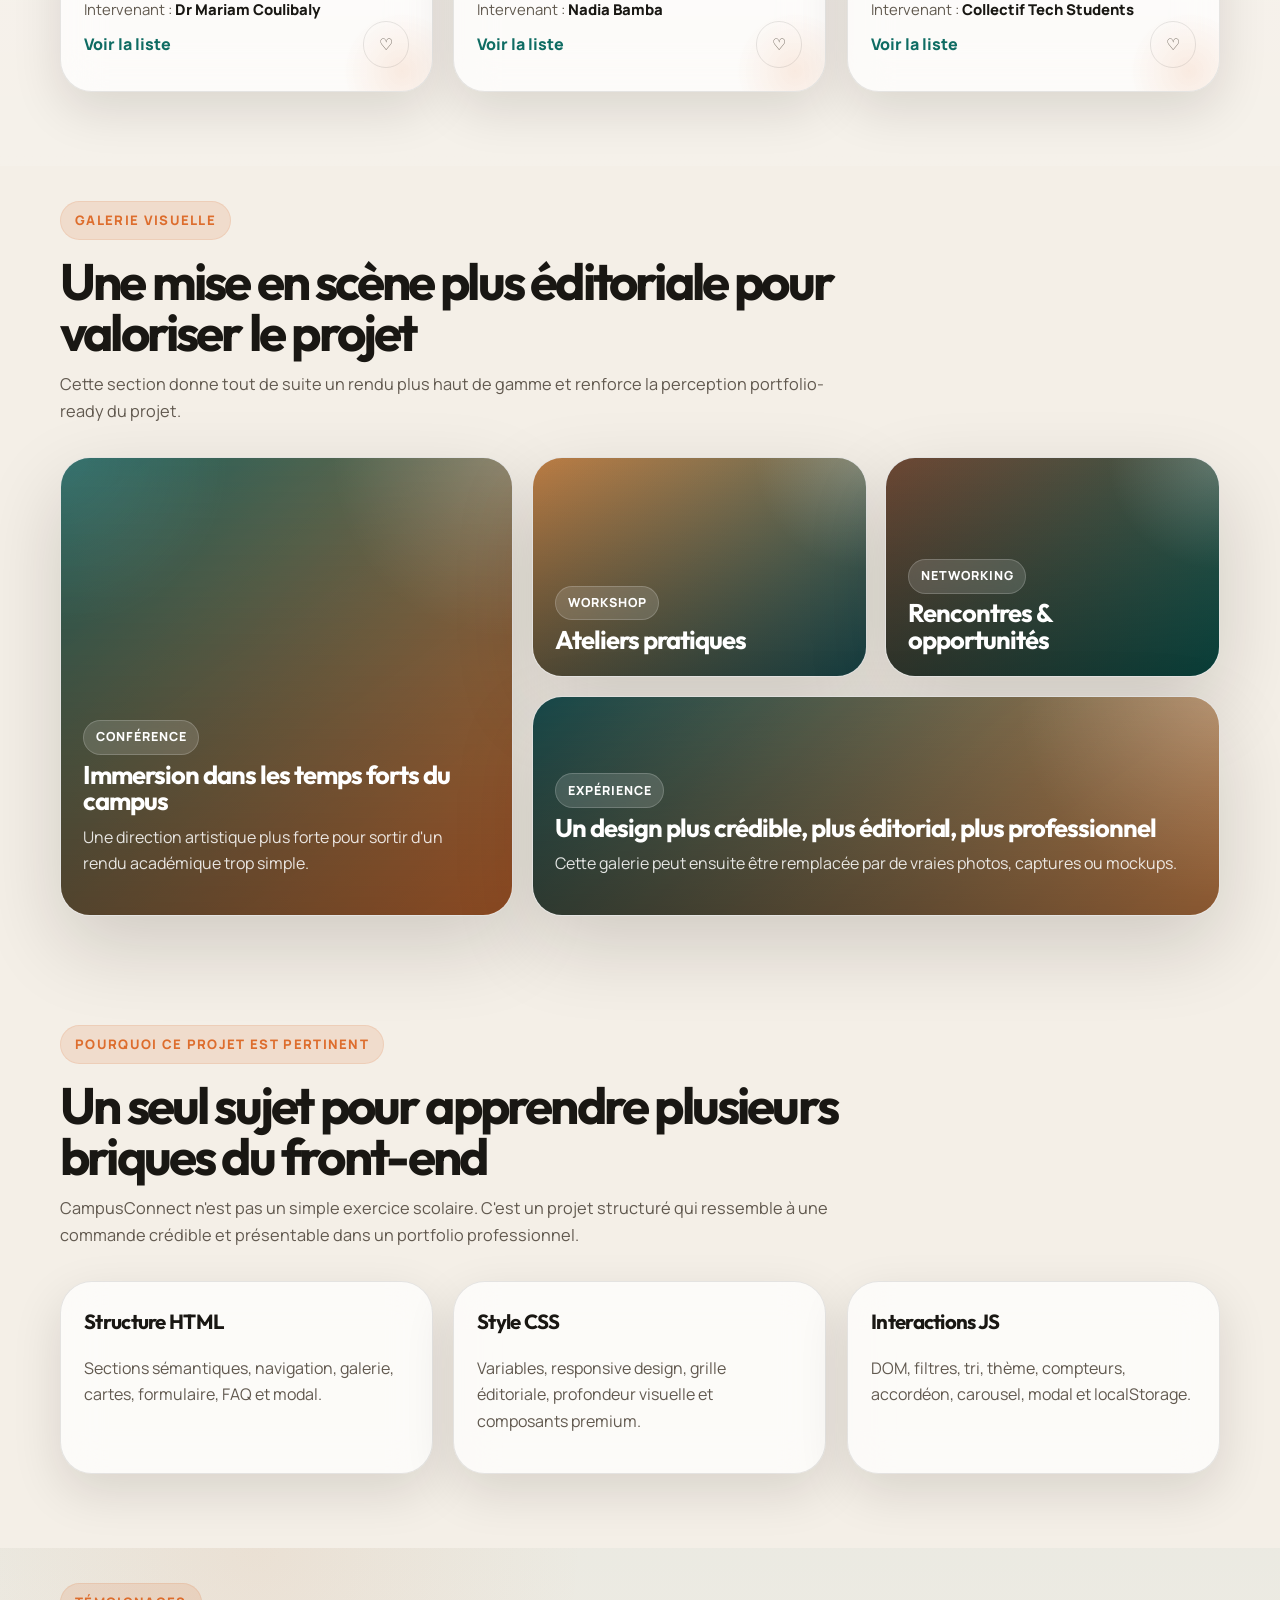
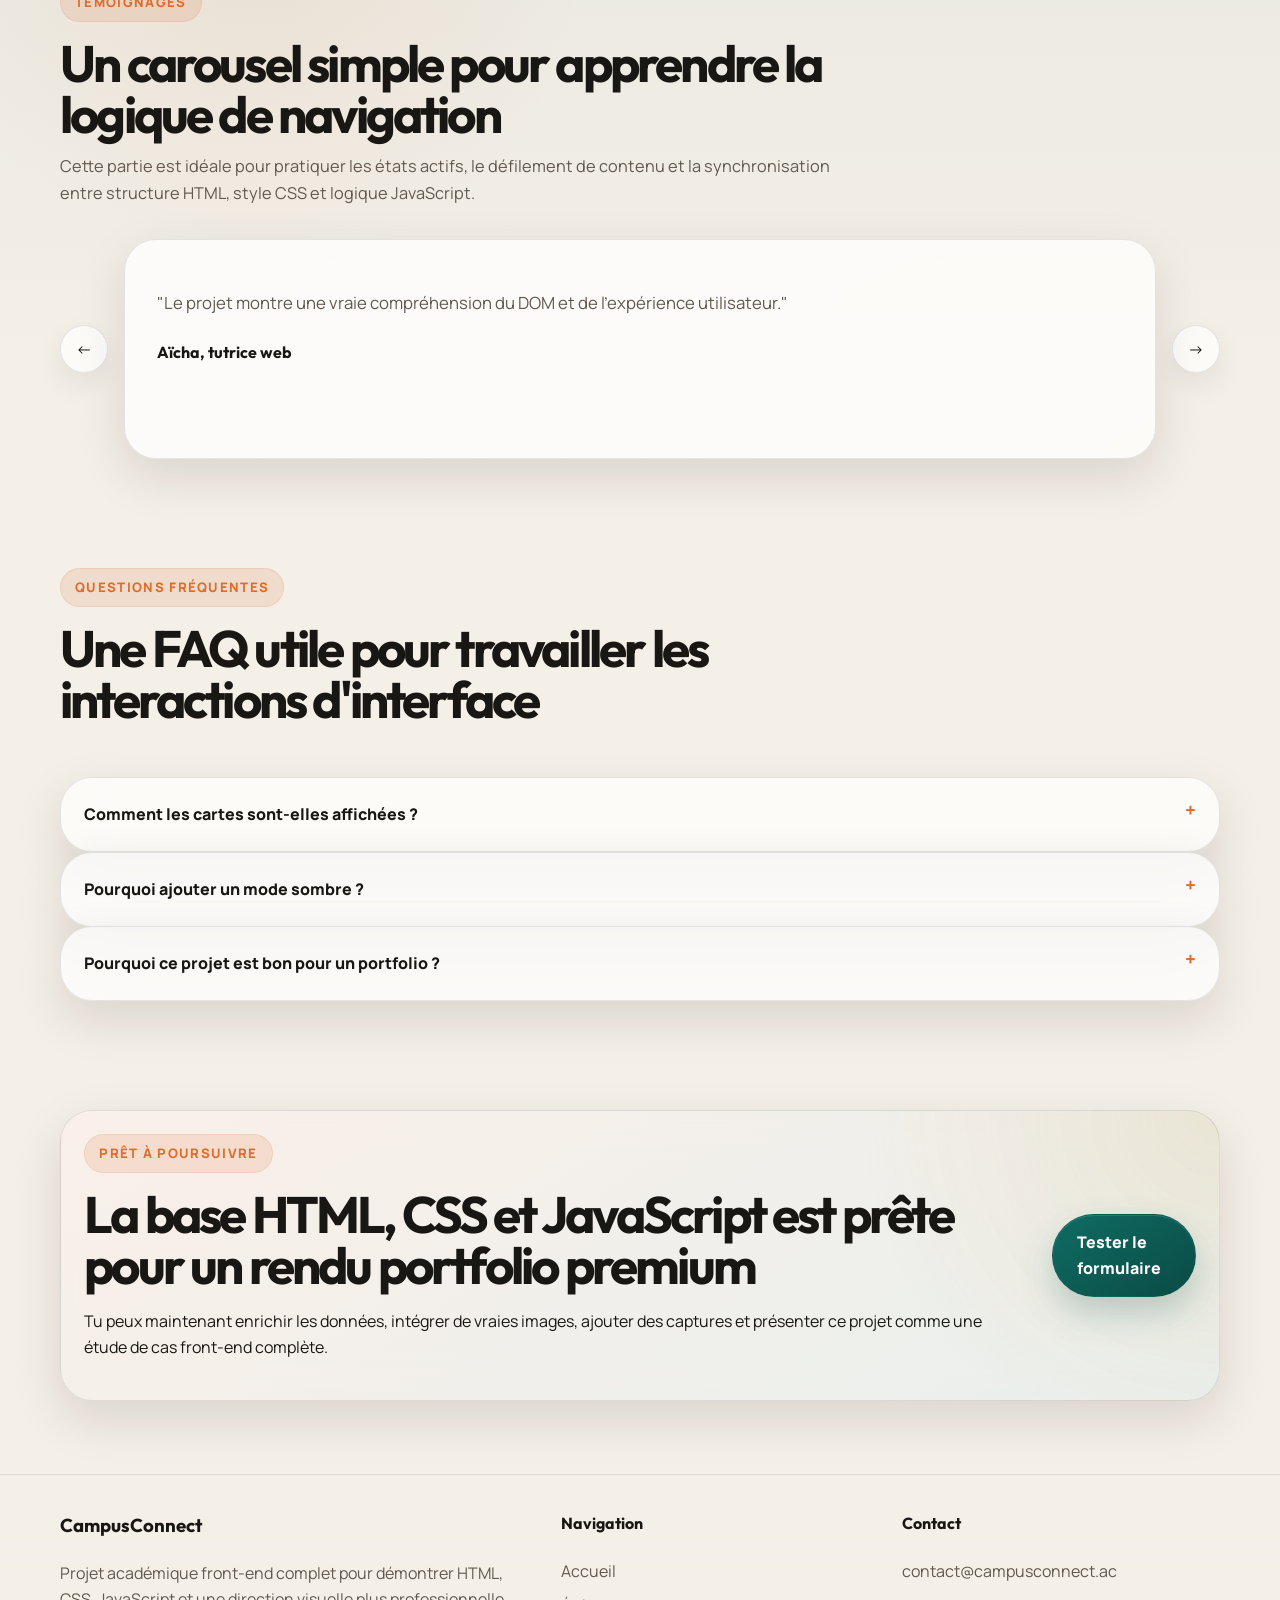
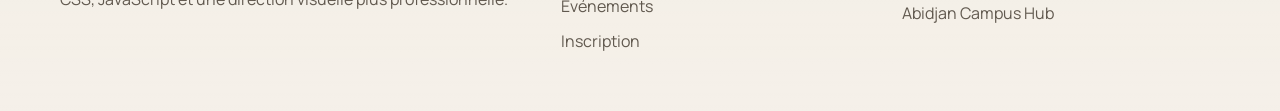
==== commit 118c481e: "Amelioration du design" ====
--- a/index.html
+++ b/index.html
@@ -6,7 +6,7 @@
     <meta name="viewport" content="width=device-width, initial-scale=1.0">
     <title>CampusConnect | Accueil</title>
     <meta name="description"
-        content="CampusConnect, une plateforme vitrine pour découvrir et rejoindre des événements académiques.">
+        content="CampusConnect, une plateforme vitrine premium pour découvrir et rejoindre des événements académiques.">
     <link rel="preconnect" href="https://fonts.googleapis.com">
     <link rel="preconnect" href="https://fonts.gstatic.com" crossorigin>
     <link
@@ -48,11 +48,11 @@
 
             <div class="container hero-grid">
                 <div class="hero-copy reveal">
-                    <span class="eyebrow">Plateforme académique moderne</span>
-                    <h1>Donner de la visibilité aux événements qui comptent sur le campus</h1>
-                    <p>
-                        Conférences, ateliers, hackathons et rencontres professionnelles dans une interface
-                        pensée pour informer, convaincre et faire passer à l'action.
+                    <span class="eyebrow">Plateforme académique premium</span>
+                    <h1>Donner de la visibilité aux événements qui font rayonner le campus</h1>
+                    <p>
+                        Conférences, ateliers, hackathons et forums professionnels dans une interface
+                        éditoriale, moderne et pensée pour inspirer confiance dès les premières secondes.
                     </p>
 
                     <div class="hero-actions">
@@ -86,7 +86,10 @@
                         <div class="surface-card surface-card-primary">
                             <span>Conférence phare</span>
                             <h2>Data & IA responsable</h2>
-                            <p>Un programme clair, des intervenants experts et une expérience soignée.</p>
+                            <p>
+                                Un programme clair, une direction visuelle forte et une expérience pensée
+                                comme un vrai produit digital.
+                            </p>
                         </div>
 
                         <div class="surface-stack">
@@ -109,10 +112,62 @@
                 <div class="section-heading reveal">
                     <span class="eyebrow">En vedette</span>
                     <h2>Une sélection d'événements conçue pour capter l'attention</h2>
-                    <p>Les cartes ci-dessous sont générées dynamiquement en JavaScript depuis un tableau d'objets.</p>
+                    <p>
+                        Les cartes ci-dessous sont générées dynamiquement en JavaScript depuis un tableau
+                        d'objets, ce qui montre immédiatement la maîtrise du DOM et du rendu dynamique.
+                    </p>
                 </div>
 
                 <div class="event-grid" id="featuredEvents"></div>
+            </div>
+        </section>
+
+        <section class="section">
+            <div class="container">
+                <div class="section-heading reveal">
+                    <span class="eyebrow">Galerie visuelle</span>
+                    <h2>Une mise en scène plus éditoriale pour valoriser le projet</h2>
+                    <p>
+                        Cette section donne tout de suite un rendu plus haut de gamme et renforce la
+                        perception portfolio-ready du projet.
+                    </p>
+                </div>
+
+                <div class="gallery-grid">
+                    <article class="gallery-panel gallery-panel-tall reveal shot-a">
+                        <div class="gallery-overlay">
+                            <span class="gallery-tag">Conférence</span>
+                            <h3>Immersion dans les temps forts du campus</h3>
+                            <p>
+                                Une direction artistique plus forte pour sortir d'un rendu académique trop simple.
+                            </p>
+                        </div>
+                    </article>
+
+                    <article class="gallery-panel reveal shot-b">
+                        <div class="gallery-overlay">
+                            <span class="gallery-tag">Workshop</span>
+                            <h3>Ateliers pratiques</h3>
+                        </div>
+                    </article>
+
+                    <article class="gallery-panel reveal shot-c">
+                        <div class="gallery-overlay">
+                            <span class="gallery-tag">Networking</span>
+                            <h3>Rencontres & opportunités</h3>
+                        </div>
+                    </article>
+
+                    <article class="gallery-panel gallery-panel-wide reveal shot-d">
+                        <div class="gallery-overlay">
+                            <span class="gallery-tag">Expérience</span>
+                            <h3>Un design plus crédible, plus éditorial, plus professionnel</h3>
+                            <p>
+                                Cette galerie peut ensuite être remplacée par de vraies photos, captures ou mockups.
+                            </p>
+                        </div>
+                    </article>
+                </div>
             </div>
         </section>
 
@@ -121,20 +176,25 @@
                 <div class="section-heading reveal">
                     <span class="eyebrow">Pourquoi ce projet est pertinent</span>
                     <h2>Un seul sujet pour apprendre plusieurs briques du front-end</h2>
+                    <p>
+                        CampusConnect n'est pas un simple exercice scolaire. C'est un projet structuré qui
+                        ressemble à une commande crédible et présentable dans un portfolio professionnel.
+                    </p>
                 </div>
 
                 <div class="feature-grid">
                     <article class="feature-card reveal">
                         <h3>Structure HTML</h3>
-                        <p>Sections sémantiques, navigation, cartes, formulaire, FAQ et modal.</p>
+                        <p>Sections sémantiques, navigation, galerie, cartes, formulaire, FAQ et modal.</p>
                     </article>
                     <article class="feature-card reveal">
                         <h3>Style CSS</h3>
-                        <p>Variables, responsive design, grid, glassmorphism léger et composants réutilisables.</p>
+                        <p>Variables, responsive design, grille éditoriale, profondeur visuelle et composants premium.
+                        </p>
                     </article>
                     <article class="feature-card reveal">
                         <h3>Interactions JS</h3>
-                        <p>DOM, filtres, tri, thème, compteur animé, accordéon, carousel et localStorage.</p>
+                        <p>DOM, filtres, tri, thème, compteurs, accordéon, carousel, modal et localStorage.</p>
                     </article>
                 </div>
             </div>
@@ -145,24 +205,34 @@
                 <div class="section-heading reveal">
                     <span class="eyebrow">Témoignages</span>
                     <h2>Un carousel simple pour apprendre la logique de navigation</h2>
+                    <p>
+                        Cette partie est idéale pour pratiquer les états actifs, le défilement de contenu et
+                        la synchronisation entre structure HTML, style CSS et logique JavaScript.
+                    </p>
                 </div>
 
                 <div class="carousel reveal" aria-label="Témoignages">
                     <button class="carousel-button" id="prevSlide" type="button" aria-label="Slide précédent">←</button>
+
                     <div class="carousel-track" id="testimonialTrack">
                         <article class="testimonial-card active">
                             <p>"Le projet montre une vraie compréhension du DOM et de l'expérience utilisateur."</p>
                             <strong>Aïcha, tutrice web</strong>
                         </article>
+
                         <article class="testimonial-card">
-                            <p>"Le design est moderne, et les animations servent vraiment le contenu."</p>
+                            <p>"Le design est plus mature, plus cohérent et plus convaincant qu'un simple mini-projet."
+                            </p>
                             <strong>Koffi, étudiant développeur</strong>
                         </article>
+
                         <article class="testimonial-card">
-                            <p>"C'est un excellent sujet de portfolio parce qu'il ressemble à une vraie commande."</p>
+                            <p>"C'est un excellent sujet de portfolio parce qu'il ressemble à une vraie plateforme
+                                événementielle."</p>
                             <strong>Nina, responsable pédagogique</strong>
                         </article>
                     </div>
+
                     <button class="carousel-button" id="nextSlide" type="button" aria-label="Slide suivant">→</button>
                 </div>
             </div>
@@ -179,22 +249,25 @@
                     <article class="faq-item reveal">
                         <button class="faq-question" type="button">Comment les cartes sont-elles affichées ?</button>
                         <div class="faq-answer">
-                            <p>Les événements sont stockés dans un tableau JavaScript puis injectés dans le DOM.</p>
-                        </div>
-                    </article>
+                            <p>Les événements sont stockés dans un tableau JavaScript puis injectés dynamiquement dans
+                                le DOM.</p>
+                        </div>
+                    </article>
+
                     <article class="faq-item reveal">
                         <button class="faq-question" type="button">Pourquoi ajouter un mode sombre ?</button>
                         <div class="faq-answer">
-                            <p>Parce qu'il permet de manipuler des variables CSS et de persister une préférence avec
-                                localStorage.</p>
-                        </div>
-                    </article>
+                            <p>Parce qu'il permet de travailler les variables CSS, les états visuels et la persistance
+                                via localStorage.</p>
+                        </div>
+                    </article>
+
                     <article class="faq-item reveal">
                         <button class="faq-question" type="button">Pourquoi ce projet est bon pour un portfolio
                             ?</button>
                         <div class="faq-answer">
-                            <p>Il montre un ensemble cohérent de compétences front-end dans un contexte crédible et
-                                professionnel.</p>
+                            <p>Parce qu'il montre une interface complète, un design soigné et plusieurs fonctionnalités
+                                interactives réalistes.</p>
                         </div>
                     </article>
                 </div>
@@ -206,9 +279,11 @@
                 <div class="cta-panel reveal">
                     <div>
                         <span class="eyebrow">Prêt à poursuivre</span>
-                        <h2>La base HTML, CSS et JavaScript est en place</h2>
-                        <p>Tu peux maintenant styliser davantage, enrichir les données et publier le projet dans ton
-                            portfolio.</p>
+                        <h2>La base HTML, CSS et JavaScript est prête pour un rendu portfolio premium</h2>
+                        <p>
+                            Tu peux maintenant enrichir les données, intégrer de vraies images, ajouter des captures
+                            et présenter ce projet comme une étude de cas front-end complète.
+                        </p>
                     </div>
                     <a class="btn btn-primary" href="contact.html">Tester le formulaire</a>
                 </div>
@@ -220,14 +295,19 @@
         <div class="container footer-grid">
             <div>
                 <h3>CampusConnect</h3>
-                <p>Projet académique front-end complet pour démontrer HTML, CSS, JavaScript et UI moderne.</p>
-            </div>
+                <p>
+                    Projet académique front-end complet pour démontrer HTML, CSS, JavaScript et une direction
+                    visuelle plus professionnelle.
+                </p>
+            </div>
+
             <div>
                 <h4>Navigation</h4>
                 <a href="index.html">Accueil</a>
                 <a href="events.html">Événements</a>
                 <a href="contact.html">Inscription</a>
             </div>
+
             <div>
                 <h4>Contact</h4>
                 <p>contact@campusconnect.ac</p>
--- a/css/style.css
+++ b/css/style.css
@@ -1,29 +1,52 @@
 :root {
-    --bg: #f5f2eb;
-    --bg-soft: #fbf8f2;
+    --bg: #f4efe7;
+    --bg-soft: #fbf7f1;
     --surface: rgba(255, 255, 255, 0.72);
-    --surface-strong: #ffffff;
-    --text: #1c1b19;
-    --text-soft: #5d584f;
-    --primary: #0d6b63;
-    --primary-strong: #08473f;
-    --accent: #e56b2d;
-    --line: rgba(28, 27, 25, 0.12);
-    --shadow: 0 20px 50px rgba(30, 26, 18, 0.12);
-    --radius-lg: 28px;
-    --radius-md: 20px;
-    --container: min(1120px, calc(100% - 2rem));
+    --surface-strong: rgba(255, 255, 255, 0.92);
+    --surface-solid: #ffffff;
+    --text: #191713;
+    --text-soft: #61594f;
+    --text-muted: #8d8479;
+    --primary: #0f6c63;
+    --primary-strong: #0a4b45;
+    --primary-soft: rgba(15, 108, 99, 0.12);
+    --accent: #dd6d2d;
+    --accent-strong: #b8541e;
+    --accent-soft: rgba(221, 109, 45, 0.14);
+    --gold: #d6b36a;
+    --line: rgba(25, 23, 19, 0.1);
+    --line-strong: rgba(25, 23, 19, 0.16);
+    --shadow-sm: 0 12px 30px rgba(27, 20, 11, 0.08);
+    --shadow-md: 0 18px 50px rgba(27, 20, 11, 0.12);
+    --shadow-lg: 0 30px 80px rgba(27, 20, 11, 0.16);
+    --radius-xl: 32px;
+    --radius-lg: 24px;
+    --radius-md: 18px;
+    --radius-sm: 14px;
+    --container: min(1160px, calc(100% - 2rem));
 }
 
 body.dark-theme {
-    --bg: #101413;
-    --bg-soft: #171d1b;
-    --surface: rgba(22, 27, 25, 0.86);
-    --surface-strong: #18211f;
-    --text: #f4f2ec;
-    --text-soft: #b8b0a5;
-    --line: rgba(255, 255, 255, 0.12);
-    --shadow: 0 22px 60px rgba(0, 0, 0, 0.35);
+    --bg: #0d1211;
+    --bg-soft: #131918;
+    --surface: rgba(20, 26, 24, 0.74);
+    --surface-strong: rgba(20, 26, 24, 0.9);
+    --surface-solid: #1a211f;
+    --text: #f5f1e9;
+    --text-soft: #b7aea3;
+    --text-muted: #8e877d;
+    --primary: #2aa797;
+    --primary-strong: #16756a;
+    --primary-soft: rgba(42, 167, 151, 0.16);
+    --accent: #f08a4c;
+    --accent-strong: #cf6d31;
+    --accent-soft: rgba(240, 138, 76, 0.16);
+    --gold: #d7b979;
+    --line: rgba(255, 255, 255, 0.08);
+    --line-strong: rgba(255, 255, 255, 0.14);
+    --shadow-sm: 0 12px 30px rgba(0, 0, 0, 0.22);
+    --shadow-md: 0 18px 50px rgba(0, 0, 0, 0.3);
+    --shadow-lg: 0 30px 80px rgba(0, 0, 0, 0.42);
 }
 
 *,
@@ -38,13 +61,28 @@
 
 body {
     margin: 0;
+    color: var(--text);
     font-family: "Manrope", "Segoe UI", sans-serif;
-    background:
-        radial-gradient(circle at top left, rgba(229, 107, 45, 0.16), transparent 22%),
-        radial-gradient(circle at top right, rgba(13, 107, 99, 0.18), transparent 24%),
+    line-height: 1.65;
+    background:
+        radial-gradient(circle at 8% 8%, rgba(221, 109, 45, 0.18), transparent 26%),
+        radial-gradient(circle at 92% 6%, rgba(15, 108, 99, 0.16), transparent 22%),
+        linear-gradient(180deg, rgba(255, 255, 255, 0.28), transparent 24%),
         var(--bg);
-    color: var(--text);
-    line-height: 1.6;
+    min-height: 100vh;
+}
+
+body.dark-theme {
+    background:
+        radial-gradient(circle at 8% 8%, rgba(240, 138, 76, 0.1), transparent 24%),
+        radial-gradient(circle at 92% 6%, rgba(42, 167, 151, 0.14), transparent 22%),
+        linear-gradient(180deg, rgba(255, 255, 255, 0.02), transparent 24%),
+        var(--bg);
+}
+
+img {
+    display: block;
+    max-width: 100%;
 }
 
 a {
@@ -75,49 +113,54 @@
 .site-header {
     position: sticky;
     top: 0;
-    z-index: 40;
-    backdrop-filter: blur(18px);
-    background: rgba(245, 242, 235, 0.76);
+    z-index: 50;
+    backdrop-filter: blur(22px);
+    -webkit-backdrop-filter: blur(22px);
+    background: rgba(244, 239, 231, 0.76);
     border-bottom: 1px solid var(--line);
 }
 
 body.dark-theme .site-header {
-    background: rgba(16, 20, 19, 0.78);
+    background: rgba(13, 18, 17, 0.78);
 }
 
 .nav-shell {
+    position: relative;
+    min-height: 84px;
     display: flex;
     align-items: center;
     justify-content: space-between;
-    min-height: 82px;
     gap: 1rem;
-    position: relative;
 }
 
 .brand {
     display: inline-flex;
     align-items: center;
-    gap: 0.8rem;
+    gap: 0.85rem;
     font-family: "Outfit", "Segoe UI", sans-serif;
+    font-size: 1.05rem;
     font-weight: 700;
     letter-spacing: -0.03em;
 }
 
 .brand-mark {
+    width: 2.8rem;
+    height: 2.8rem;
     display: grid;
     place-items: center;
-    width: 2.6rem;
-    height: 2.6rem;
     border-radius: 50%;
-    background: linear-gradient(145deg, var(--accent), #f1a477);
     color: #fff;
-    box-shadow: var(--shadow);
+    background:
+        linear-gradient(145deg, var(--accent), #f0a16e);
+    box-shadow:
+        inset 0 1px 0 rgba(255, 255, 255, 0.24),
+        0 14px 26px rgba(221, 109, 45, 0.28);
 }
 
 .site-nav {
     display: flex;
     align-items: center;
-    gap: 1rem;
+    gap: 0.8rem;
 }
 
 .site-nav a,
@@ -125,20 +168,25 @@
     padding: 0.78rem 1rem;
     border-radius: 999px;
     color: var(--text-soft);
-    transition: 180ms ease;
-}
-
+    transition:
+        color 180ms ease,
+        background 180ms ease,
+        transform 180ms ease,
+        border-color 180ms ease;
+}
+
+.site-nav a:hover,
 .site-nav a.active,
-.site-nav a:hover,
 .theme-toggle:hover {
     color: var(--text);
     background: rgba(255, 255, 255, 0.55);
-}
-
+    transform: translateY(-1px);
+}
+
+body.dark-theme .site-nav a:hover,
 body.dark-theme .site-nav a.active,
-body.dark-theme .site-nav a:hover,
 body.dark-theme .theme-toggle:hover {
-    background: rgba(255, 255, 255, 0.06);
+    background: rgba(255, 255, 255, 0.05);
 }
 
 .theme-toggle {
@@ -150,36 +198,52 @@
     display: none;
     width: 3rem;
     height: 3rem;
+    padding: 0.7rem;
     border: 1px solid var(--line);
     border-radius: 16px;
     background: var(--surface);
-    padding: 0.7rem;
 }
 
 .menu-toggle span {
     display: block;
     width: 100%;
     height: 2px;
+    border-radius: 999px;
     background: var(--text);
-    border-radius: 999px;
 }
 
 .menu-toggle span+span {
-    margin-top: 0.4rem;
+    margin-top: 0.42rem;
 }
 
 .hero,
 .page-banner {
     position: relative;
-    padding: 5rem 0 4rem;
+    padding: 5.4rem 0 4.2rem;
 }
 
 .hero-grid,
 .contact-layout {
     display: grid;
-    grid-template-columns: 1.1fr 0.9fr;
+    grid-template-columns: 1.12fr 0.88fr;
     gap: 2rem;
     align-items: center;
+}
+
+.hero-copy,
+.hero-panel,
+.banner-content,
+.section-heading,
+.feature-card,
+.event-card,
+.faq-item,
+.contact-panel,
+.form-card,
+.testimonial-card,
+.cta-panel,
+.filter-panel {
+    position: relative;
+    z-index: 1;
 }
 
 .hero-copy h1,
@@ -190,20 +254,20 @@
     margin: 0;
     font-family: "Outfit", "Segoe UI", sans-serif;
     font-weight: 700;
-    line-height: 1.02;
-    letter-spacing: -0.05em;
+    line-height: 1;
+    letter-spacing: -0.055em;
 }
 
 .hero-copy h1 {
-    font-size: clamp(2.9rem, 6vw, 5.4rem);
     max-width: 11ch;
+    font-size: clamp(3rem, 6.3vw, 5.8rem);
 }
 
 .banner-content h1,
 .section-heading h2,
 .cta-panel h2,
 .contact-panel h2 {
-    font-size: clamp(2rem, 4vw, 3.2rem);
+    font-size: clamp(2rem, 4vw, 3.3rem);
 }
 
 .hero-copy p,
@@ -216,17 +280,25 @@
     color: var(--text-soft);
 }
 
+.hero-copy p {
+    max-width: 60ch;
+    font-size: 1.05rem;
+}
+
 .eyebrow {
     display: inline-flex;
+    align-items: center;
+    gap: 0.45rem;
     margin-bottom: 1rem;
-    padding: 0.45rem 0.85rem;
+    padding: 0.48rem 0.88rem;
     border-radius: 999px;
-    background: rgba(229, 107, 45, 0.14);
+    font-size: 0.82rem;
+    font-weight: 800;
+    letter-spacing: 0.1em;
+    text-transform: uppercase;
     color: var(--accent);
-    font-size: 0.85rem;
-    font-weight: 800;
-    letter-spacing: 0.08em;
-    text-transform: uppercase;
+    background: var(--accent-soft);
+    border: 1px solid rgba(221, 109, 45, 0.12);
 }
 
 .hero-actions,
@@ -234,19 +306,23 @@
     display: flex;
     flex-wrap: wrap;
     gap: 0.9rem;
-    margin-top: 1.8rem;
+    margin-top: 1.9rem;
 }
 
 .btn {
+    min-height: 3.4rem;
+    padding: 0.9rem 1.45rem;
     display: inline-flex;
     align-items: center;
     justify-content: center;
-    min-height: 3.3rem;
-    padding: 0.9rem 1.4rem;
     border-radius: 999px;
     border: 1px solid transparent;
-    font-weight: 700;
-    transition: transform 180ms ease, background 180ms ease, border-color 180ms ease;
+    font-weight: 800;
+    transition:
+        transform 180ms ease,
+        background 180ms ease,
+        border-color 180ms ease,
+        box-shadow 180ms ease;
 }
 
 .btn:hover {
@@ -254,37 +330,49 @@
 }
 
 .btn-primary {
-    background: linear-gradient(145deg, var(--primary), var(--primary-strong));
     color: #fff;
-    box-shadow: 0 18px 34px rgba(8, 71, 63, 0.2);
+    background:
+        linear-gradient(145deg, var(--primary), var(--primary-strong));
+    box-shadow:
+        0 16px 34px rgba(10, 75, 69, 0.22),
+        inset 0 1px 0 rgba(255, 255, 255, 0.12);
+}
+
+.btn-primary:hover {
+    box-shadow:
+        0 22px 40px rgba(10, 75, 69, 0.28),
+        inset 0 1px 0 rgba(255, 255, 255, 0.12);
 }
 
 .btn-secondary {
     background: transparent;
-    border-color: var(--line);
     color: var(--text);
+    border-color: var(--line-strong);
 }
 
 .hero-metrics {
     display: flex;
     flex-wrap: wrap;
-    gap: 1.2rem;
-    margin-top: 2.2rem;
+    gap: 1.25rem;
+    margin-top: 2.3rem;
 }
 
 .hero-metrics div {
     min-width: 150px;
+    padding: 0.8rem 0.9rem;
+    border-left: 1px solid var(--line);
 }
 
 .hero-metrics strong {
     display: block;
+    font-family: "Outfit", "Segoe UI", sans-serif;
     font-size: 2rem;
-    font-family: "Outfit", "Segoe UI", sans-serif;
+    letter-spacing: -0.04em;
 }
 
 .hero-metrics span {
     color: var(--text-soft);
-    font-size: 0.95rem;
+    font-size: 0.94rem;
 }
 
 .hero-surface,
@@ -299,39 +387,54 @@
 .modal-dialog {
     background: var(--surface);
     border: 1px solid var(--line);
-    border-radius: var(--radius-lg);
-    box-shadow: var(--shadow);
-    backdrop-filter: blur(18px);
+    border-radius: var(--radius-xl);
+    box-shadow: var(--shadow-md);
+    backdrop-filter: blur(20px);
+    -webkit-backdrop-filter: blur(20px);
 }
 
 .hero-surface {
-    padding: 1.2rem;
+    padding: 1.25rem;
+    overflow: hidden;
+}
+
+.hero-surface::before {
+    content: "";
+    position: absolute;
+    inset: 0;
+    background:
+        linear-gradient(140deg, rgba(255, 255, 255, 0.12), transparent 42%),
+        radial-gradient(circle at top right, rgba(214, 179, 106, 0.12), transparent 28%);
+    pointer-events: none;
 }
 
 .status-chip {
     display: inline-flex;
     align-items: center;
     gap: 0.55rem;
-    padding: 0.6rem 0.8rem;
+    padding: 0.62rem 0.82rem;
     margin-bottom: 1rem;
     border-radius: 999px;
-    background: var(--surface-strong);
-    font-size: 0.95rem;
-    font-weight: 700;
+    font-size: 0.92rem;
+    font-weight: 800;
+    background: var(--surface-solid);
+    border: 1px solid var(--line);
+    box-shadow: var(--shadow-sm);
 }
 
 .status-dot {
-    width: 0.75rem;
-    height: 0.75rem;
+    width: 0.72rem;
+    height: 0.72rem;
     border-radius: 50%;
-    background: #19c37d;
+    background: #18c57c;
 }
 
 .surface-card {
     padding: 1.4rem;
-    border-radius: var(--radius-md);
+    border-radius: var(--radius-lg);
     background: var(--surface-strong);
     border: 1px solid var(--line);
+    box-shadow: inset 0 1px 0 rgba(255, 255, 255, 0.24);
 }
 
 .surface-card span,
@@ -345,15 +448,17 @@
 .surface-card h2,
 .surface-card h3,
 .event-card h3 {
-    margin: 0.3rem 0 0;
+    margin: 0.35rem 0 0;
     font-family: "Outfit", "Segoe UI", sans-serif;
     letter-spacing: -0.04em;
+    line-height: 1.05;
 }
 
 .surface-card-primary {
-    min-height: 240px;
-    background:
-        linear-gradient(155deg, rgba(229, 107, 45, 0.16), rgba(13, 107, 99, 0.18)),
+    min-height: 250px;
+    background:
+        radial-gradient(circle at top right, rgba(214, 179, 106, 0.22), transparent 32%),
+        linear-gradient(155deg, rgba(221, 109, 45, 0.14), rgba(15, 108, 99, 0.16)),
         var(--surface-strong);
 }
 
@@ -366,54 +471,61 @@
 
 .hero-orb {
     position: absolute;
-    width: 20rem;
-    height: 20rem;
+    width: 22rem;
+    height: 22rem;
     border-radius: 50%;
-    filter: blur(70px);
-    opacity: 0.35;
+    filter: blur(78px);
+    opacity: 0.36;
     pointer-events: none;
 }
 
 .hero-orb-left {
-    left: -5rem;
+    top: 2rem;
+    left: -7rem;
+    background: rgba(221, 109, 45, 0.85);
+}
+
+.hero-orb-right {
     top: 4rem;
-    background: #f39c6b;
-}
-
-.hero-orb-right {
-    right: -4rem;
-    top: 6rem;
-    background: #2ab3a2;
+    right: -5rem;
+    background: rgba(15, 108, 99, 0.82);
 }
 
 .section {
-    padding: 2rem 0 4rem;
+    padding: 2.2rem 0 4.6rem;
 }
 
 .section-muted {
-    background: rgba(255, 255, 255, 0.28);
+    background:
+        linear-gradient(180deg, rgba(255, 255, 255, 0.28), rgba(255, 255, 255, 0.12));
 }
 
 body.dark-theme .section-muted {
-    background: rgba(255, 255, 255, 0.03);
+    background:
+        linear-gradient(180deg, rgba(255, 255, 255, 0.03), rgba(255, 255, 255, 0.015));
 }
 
 .section-accent {
     background:
-        linear-gradient(180deg, rgba(229, 107, 45, 0.08), rgba(13, 107, 99, 0.06)),
-        transparent;
+        radial-gradient(circle at 20% 0%, rgba(221, 109, 45, 0.08), transparent 28%),
+        linear-gradient(180deg, rgba(15, 108, 99, 0.04), transparent 70%);
 }
 
 .section-heading {
-    max-width: 760px;
+    max-width: 780px;
     margin-bottom: 2rem;
+}
+
+.section-heading p {
+    margin-top: 0.8rem;
+    font-size: 1.02rem;
 }
 
 .event-grid,
 .feature-grid {
     display: grid;
     grid-template-columns: repeat(3, minmax(0, 1fr));
-    gap: 1.2rem;
+    gap: 1.25rem;
 }
 
 .event-card,
@@ -423,12 +535,29 @@
 .form-card,
 .filter-panel,
 .cta-panel {
-    padding: 1.4rem;
+    padding: 1.45rem;
+}
+
+.feature-card,
+.event-card,
+.faq-item {
+    transition:
+        transform 220ms ease,
+        box-shadow 220ms ease,
+        border-color 220ms ease;
+}
+
+.feature-card:hover,
+.event-card:hover,
+.faq-item:hover {
+    transform: translateY(-5px);
+    border-color: var(--line-strong);
+    box-shadow: var(--shadow-lg);
 }
 
 .event-card {
-    position: relative;
     overflow: hidden;
+    isolation: isolate;
 }
 
 .event-card::before {
@@ -437,27 +566,43 @@
     inset: 0 auto auto 0;
     width: 100%;
     height: 4px;
-    background: linear-gradient(90deg, var(--accent), var(--primary));
+    background: linear-gradient(90deg, var(--accent), var(--gold), var(--primary));
+}
+
+.event-card::after {
+    content: "";
+    position: absolute;
+    inset: auto -30px -40px auto;
+    width: 120px;
+    height: 120px;
+    border-radius: 50%;
+    background: radial-gradient(circle, rgba(221, 109, 45, 0.12), transparent 70%);
+    z-index: -1;
 }
 
 .event-badge {
     display: inline-flex;
-    padding: 0.35rem 0.7rem;
+    padding: 0.38rem 0.75rem;
+    margin-bottom: 1rem;
     border-radius: 999px;
-    margin-bottom: 1rem;
-    background: rgba(13, 107, 99, 0.12);
     color: var(--primary);
-    font-size: 0.84rem;
+    background: var(--primary-soft);
+    font-size: 0.82rem;
     font-weight: 800;
     text-transform: uppercase;
-    letter-spacing: 0.06em;
+    letter-spacing: 0.08em;
+    border: 1px solid rgba(15, 108, 99, 0.1);
+}
+
+.event-card h3 {
+    font-size: 1.35rem;
 }
 
 .event-meta {
     display: flex;
     flex-wrap: wrap;
     gap: 0.9rem;
-    margin: 1rem 0 1.4rem;
+    margin: 1rem 0 1.35rem;
 }
 
 .event-actions {
@@ -468,31 +613,47 @@
 }
 
 .ghost-link {
+    padding: 0;
+    border: 0;
+    background: transparent;
     color: var(--primary);
     font-weight: 800;
-    border: 0;
-    background: transparent;
-    padding: 0;
+}
+
+.ghost-link:hover {
+    color: var(--primary-strong);
 }
 
 .event-favorite {
+    width: 2.9rem;
+    height: 2.9rem;
+    border-radius: 50%;
     border: 1px solid var(--line);
     background: transparent;
     color: var(--text-soft);
-    width: 2.8rem;
-    height: 2.8rem;
-    border-radius: 50%;
+    transition:
+        transform 180ms ease,
+        border-color 180ms ease,
+        background 180ms ease,
+        color 180ms ease;
+}
+
+.event-favorite:hover {
+    transform: scale(1.05);
 }
 
 .event-favorite.is-favorite {
     color: var(--accent);
-    border-color: rgba(229, 107, 45, 0.4);
-    background: rgba(229, 107, 45, 0.1);
+    background: var(--accent-soft);
+    border-color: rgba(221, 109, 45, 0.24);
 }
 
 .feature-card h3 {
     margin-top: 0;
+    margin-bottom: 0.55rem;
     font-family: "Outfit", "Segoe UI", sans-serif;
+    font-size: 1.28rem;
+    letter-spacing: -0.035em;
 }
 
 .carousel {
@@ -504,21 +665,30 @@
 
 .carousel-track {
     position: relative;
-    min-height: 190px;
+    min-height: 220px;
 }
 
 .testimonial-card {
     position: absolute;
     inset: 0;
+    padding: 2rem;
     opacity: 0;
-    transform: translateY(16px);
-    transition: opacity 260ms ease, transform 260ms ease;
-    padding: 2rem;
+    transform: translateY(18px) scale(0.985);
+    transition:
+        opacity 260ms ease,
+        transform 260ms ease;
+    background:
+        linear-gradient(145deg, rgba(255, 255, 255, 0.12), transparent),
+        var(--surface);
 }
 
 .testimonial-card.active {
     opacity: 1;
-    transform: translateY(0);
+    transform: translateY(0) scale(1);
+}
+
+.testimonial-card p {
+    font-size: 1.05rem;
 }
 
 .testimonial-card strong {
@@ -534,6 +704,11 @@
     border: 1px solid var(--line);
     background: var(--surface);
     color: var(--text);
+    box-shadow: var(--shadow-sm);
+}
+
+.carousel-button:hover {
+    background: var(--surface-strong);
 }
 
 .faq-layout {
@@ -543,12 +718,12 @@
 
 .faq-question {
     width: 100%;
+    padding: 0;
+    border: 0;
+    background: transparent;
     display: flex;
     justify-content: space-between;
     gap: 1rem;
-    padding: 0;
-    border: 0;
-    background: transparent;
     color: var(--text);
     font-weight: 800;
     text-align: left;
@@ -557,6 +732,8 @@
 .faq-question::after {
     content: "+";
     color: var(--accent);
+    font-size: 1.2rem;
+    line-height: 1;
 }
 
 .faq-item.is-open .faq-question::after {
@@ -585,6 +762,10 @@
     align-items: center;
     justify-content: space-between;
     gap: 2rem;
+    background:
+        radial-gradient(circle at top right, rgba(214, 179, 106, 0.18), transparent 30%),
+        linear-gradient(145deg, rgba(221, 109, 45, 0.08), rgba(15, 108, 99, 0.08)),
+        var(--surface);
 }
 
 .filter-panel {
@@ -606,12 +787,26 @@
 .form-field select,
 .form-field textarea {
     width: 100%;
-    min-height: 3.2rem;
-    padding: 0.9rem 1rem;
+    min-height: 3.25rem;
+    padding: 0.95rem 1rem;
     border-radius: 16px;
     border: 1px solid var(--line);
-    background: var(--surface-strong);
+    background: var(--surface-solid);
     color: var(--text);
+    outline: none;
+    transition:
+        border-color 180ms ease,
+        box-shadow 180ms ease,
+        transform 180ms ease;
+}
+
+.filter-search input:focus,
+.filter-search select:focus,
+.form-field input:focus,
+.form-field select:focus,
+.form-field textarea:focus {
+    border-color: rgba(15, 108, 99, 0.35);
+    box-shadow: 0 0 0 4px rgba(15, 108, 99, 0.08);
 }
 
 .form-field textarea {
@@ -623,24 +818,30 @@
     display: flex;
     flex-wrap: wrap;
     gap: 0.8rem;
-    margin: 1.25rem 0 0.9rem;
+    margin: 1.2rem 0 0.95rem;
 }
 
 .chip {
-    min-height: 2.8rem;
+    min-height: 2.9rem;
     padding: 0.7rem 1rem;
     border-radius: 999px;
     border: 1px solid var(--line);
     background: transparent;
     color: var(--text-soft);
     font-weight: 800;
-}
-
-.chip.active,
-.chip:hover {
+    transition:
+        transform 180ms ease,
+        background 180ms ease,
+        color 180ms ease,
+        border-color 180ms ease;
+}
+
+.chip:hover,
+.chip.active {
     color: #fff;
     border-color: transparent;
-    background: linear-gradient(145deg, var(--accent), #e88752);
+    background: linear-gradient(145deg, var(--accent), var(--accent-strong));
+    transform: translateY(-1px);
 }
 
 .results-bar {
@@ -651,11 +852,13 @@
 .modal {
     position: fixed;
     inset: 0;
+    z-index: 70;
     display: none;
     place-items: center;
     padding: 1rem;
-    background: rgba(12, 14, 14, 0.52);
-    z-index: 60;
+    background: rgba(8, 12, 12, 0.58);
+    backdrop-filter: blur(10px);
+    -webkit-backdrop-filter: blur(10px);
 }
 
 .modal.is-open {
@@ -663,9 +866,9 @@
 }
 
 .modal-dialog {
+    width: min(720px, 100%);
+    padding: 1.7rem;
     position: relative;
-    width: min(720px, 100%);
-    padding: 1.6rem;
 }
 
 .modal-close {
@@ -676,23 +879,33 @@
     height: 2.8rem;
     border: 0;
     border-radius: 50%;
-    background: rgba(255, 255, 255, 0.12);
+    background: rgba(255, 255, 255, 0.08);
     color: var(--text);
     font-size: 1.4rem;
 }
 
 .modal-body-content h2 {
     margin-top: 0;
+    margin-bottom: 0.6rem;
     font-family: "Outfit", "Segoe UI", sans-serif;
 }
 
 .modal-list,
 .contact-points {
-    padding-left: 1.1rem;
+    padding-left: 1.15rem;
 }
 
 .contact-layout {
     align-items: start;
+}
+
+.contact-panel,
+.form-card {
+    min-height: 100%;
+}
+
+.contact-points li+li {
+    margin-top: 0.4rem;
 }
 
 .form-card {
@@ -710,14 +923,15 @@
     display: block;
     min-height: 1.1rem;
     margin-top: 0.35rem;
-    color: #c83e31;
+    color: #cb4939;
     font-size: 0.85rem;
 }
 
 .form-field.has-error input,
 .form-field.has-error select,
 .form-field.has-error textarea {
-    border-color: rgba(200, 62, 49, 0.55);
+    border-color: rgba(203, 73, 57, 0.48);
+    box-shadow: 0 0 0 4px rgba(203, 73, 57, 0.06);
 }
 
 .form-feedback {
@@ -727,12 +941,13 @@
 }
 
 .form-feedback.success {
-    color: #138d61;
+    color: #139062;
 }
 
 .site-footer {
-    padding: 2rem 0 3rem;
+    padding: 2.2rem 0 3rem;
     border-top: 1px solid var(--line);
+    background: linear-gradient(180deg, transparent, rgba(255, 255, 255, 0.08));
 }
 
 .footer-grid {
@@ -758,22 +973,298 @@
     position: fixed;
     right: 1.2rem;
     bottom: 1.2rem;
+    z-index: 60;
     width: 3.1rem;
     height: 3.1rem;
     border: 0;
     border-radius: 50%;
+    color: #fff;
     background: linear-gradient(145deg, var(--primary), var(--primary-strong));
-    color: #fff;
-    box-shadow: var(--shadow);
+    box-shadow: var(--shadow-md);
     opacity: 0;
     pointer-events: none;
     transform: translateY(12px);
-    transition: 180ms ease;
-    z-index: 50;
+    transition:
+        opacity 180ms ease,
+        transform 180ms ease,
+        box-shadow 180ms ease;
 }
 
 .back-to-top.is-visible {
     opacity: 1;
     pointer-events: auto;
     transform: translateY(0);
+}
+
+.back-to-top:hover {
+    box-shadow: var(--shadow-lg);
+}
+
+@media (max-width: 960px) {
+
+    .hero-grid,
+    .contact-layout,
+    .footer-grid,
+    .filter-panel,
+    .cta-panel {
+        grid-template-columns: 1fr;
+    }
+
+    .event-grid,
+    .feature-grid {
+        grid-template-columns: repeat(2, minmax(0, 1fr));
+    }
+
+    .hero-copy h1 {
+        max-width: 13ch;
+    }
+}
+
+@media (max-width: 760px) {
+    .menu-toggle {
+        display: inline-block;
+    }
+
+    .site-nav {
+        position: absolute;
+        top: calc(100% + 0.6rem);
+        left: 1rem;
+        right: 1rem;
+        display: grid;
+        gap: 0.45rem;
+        padding: 0.85rem;
+        border: 1px solid var(--line);
+        border-radius: 22px;
+        background: var(--surface);
+        box-shadow: var(--shadow-lg);
+        opacity: 0;
+        pointer-events: none;
+        transform: translateY(-8px);
+        transition: 180ms ease;
+    }
+
+    .site-nav.is-open {
+        opacity: 1;
+        pointer-events: auto;
+        transform: translateY(0);
+    }
+
+    .site-nav a,
+    .theme-toggle {
+        width: 100%;
+        text-align: left;
+    }
+
+    .hero,
+    .page-banner {
+        padding-top: 4rem;
+    }
+
+    .event-grid,
+    .feature-grid,
+    .form-row {
+        grid-template-columns: 1fr;
+    }
+
+    .carousel {
+        grid-template-columns: 1fr;
+    }
+
+    .carousel-track {
+        min-height: 250px;
+    }
+
+    .carousel-button {
+        justify-self: start;
+    }
+}
+
+@media (max-width: 560px) {
+    :root {
+        --container: min(100% - 1.2rem, 1160px);
+    }
+
+    .hero-copy h1 {
+        font-size: clamp(2.35rem, 13vw, 3.6rem);
+    }
+
+    .banner-content h1,
+    .section-heading h2,
+    .cta-panel h2,
+    .contact-panel h2 {
+        font-size: clamp(1.8rem, 10vw, 2.6rem);
+    }
+
+    .surface-stack {
+        grid-template-columns: 1fr;
+    }
+
+    .hero-metrics {
+        display: grid;
+        grid-template-columns: 1fr;
+    }
+
+    .hero-metrics div {
+        border-left: 0;
+        padding-left: 0;
+    }
+}
+
+.gallery-grid {
+    display: grid;
+    grid-template-columns: 1.15fr 0.85fr 0.85fr;
+    grid-auto-rows: 220px;
+    gap: 1.2rem;
+}
+
+.gallery-panel {
+    position: relative;
+    overflow: hidden;
+    border-radius: 30px;
+    border: 1px solid var(--line);
+    box-shadow: var(--shadow-lg);
+    background: var(--surface);
+    isolation: isolate;
+}
+
+.gallery-panel::before {
+    content: "";
+    position: absolute;
+    inset: 0;
+    background:
+        linear-gradient(180deg, rgba(0, 0, 0, 0.02), rgba(0, 0, 0, 0.36)),
+        radial-gradient(circle at top right, rgba(255, 255, 255, 0.22), transparent 28%);
+    z-index: 1;
+}
+
+.gallery-panel::after {
+    content: "";
+    position: absolute;
+    inset: 0;
+    background-size: cover;
+    background-position: center;
+    transform: scale(1);
+    transition: transform 500ms ease, filter 500ms ease;
+    z-index: 0;
+}
+
+.gallery-panel:hover::after {
+    transform: scale(1.05);
+    filter: saturate(1.08);
+}
+
+.gallery-panel-tall {
+    grid-row: span 2;
+}
+
+.gallery-panel-wide {
+    grid-column: span 2;
+}
+
+.gallery-overlay {
+    position: absolute;
+    inset: auto 0 0 0;
+    padding: 1.4rem;
+    z-index: 2;
+    color: #fff;
+}
+
+.gallery-overlay h3 {
+    margin: 0.4rem 0 0;
+    font-family: "Outfit", "Segoe UI", sans-serif;
+    font-size: clamp(1.2rem, 2vw, 1.8rem);
+    line-height: 1.05;
+    letter-spacing: -0.04em;
+}
+
+.gallery-overlay p {
+    margin-top: 0.55rem;
+    color: rgba(255, 255, 255, 0.86);
+}
+
+.gallery-tag {
+    display: inline-flex;
+    padding: 0.38rem 0.72rem;
+    border-radius: 999px;
+    background: rgba(255, 255, 255, 0.14);
+    border: 1px solid rgba(255, 255, 255, 0.18);
+    backdrop-filter: blur(8px);
+    font-size: 0.78rem;
+    font-weight: 800;
+    letter-spacing: 0.08em;
+    text-transform: uppercase;
+}
+
+.shot-a::after {
+    background:
+        linear-gradient(145deg, rgba(15, 108, 99, 0.3), rgba(221, 109, 45, 0.28)),
+        radial-gradient(circle at top left, rgba(255, 255, 255, 0.18), transparent 26%),
+        linear-gradient(135deg, #205b59, #d87437);
+}
+
+.shot-b::after {
+    background:
+        linear-gradient(145deg, rgba(214, 179, 106, 0.28), rgba(15, 108, 99, 0.18)),
+        linear-gradient(135deg, #b56a36, #255c64);
+}
+
+.shot-c::after {
+    background:
+        linear-gradient(145deg, rgba(221, 109, 45, 0.24), rgba(0, 0, 0, 0.12)),
+        linear-gradient(135deg, #4c3d36, #0f6c63);
+}
+
+.shot-d::after {
+    background:
+        linear-gradient(145deg, rgba(15, 108, 99, 0.2), rgba(214, 179, 106, 0.18)),
+        linear-gradient(135deg, #183f43, #d67f46);
+}
+
+.event-topline {
+    display: flex;
+    align-items: center;
+    justify-content: space-between;
+    gap: 0.8rem;
+    margin-bottom: 0.9rem;
+}
+
+.event-date-pill {
+    display: inline-flex;
+    padding: 0.38rem 0.72rem;
+    border-radius: 999px;
+    background: rgba(255, 255, 255, 0.55);
+    border: 1px solid var(--line);
+    color: var(--text-soft);
+    font-size: 0.8rem;
+    font-weight: 700;
+}
+
+body.dark-theme .event-date-pill {
+    background: rgba(255, 255, 255, 0.05);
+}
+
+.event-speaker {
+    margin-top: 1rem;
+    padding-top: 1rem;
+    border-top: 1px solid var(--line);
+    color: var(--text-soft);
+    font-size: 0.93rem;
+}
+
+.event-speaker strong {
+    color: var(--text);
+    font-weight: 800;
+}
+
+.event-card h3 {
+    margin-bottom: 0.5rem;
+}
+
+.event-card p {
+    margin-top: 0;
+}
+
+.feature-card::before,
+.event-card::before {
+    box-shadow: 0 0 24px rgba(221, 109, 45, 0.18);
 }
--- a/css/animations.css
+++ b/css/animations.css
@@ -1,4 +1,4 @@
-@keyframes floatUp {
+@keyframes floatSoft {
 
     0%,
     100% {
@@ -10,34 +10,243 @@
     }
 }
 
+@keyframes floatSlow {
+
+    0%,
+    100% {
+        transform: translate3d(0, 0, 0);
+    }
+
+    50% {
+        transform: translate3d(0, -14px, 0);
+    }
+}
+
 @keyframes pulseGlow {
 
     0%,
     100% {
-        box-shadow: 0 0 0 0 rgba(229, 107, 45, 0.22);
-    }
-
-    50% {
-        box-shadow: 0 0 0 18px rgba(229, 107, 45, 0);
-    }
-}
-
-.surface-card-primary,
+        box-shadow:
+            0 0 0 0 rgba(221, 109, 45, 0.22),
+            0 12px 30px rgba(27, 20, 11, 0.08);
+    }
+
+    50% {
+        box-shadow:
+            0 0 0 18px rgba(221, 109, 45, 0),
+            0 16px 38px rgba(27, 20, 11, 0.12);
+    }
+}
+
+@keyframes shimmer {
+    0% {
+        transform: translateX(-120%);
+        opacity: 0;
+    }
+
+    20% {
+        opacity: 0.5;
+    }
+
+    100% {
+        transform: translateX(140%);
+        opacity: 0;
+    }
+}
+
+@keyframes fadeUp {
+    from {
+        opacity: 0;
+        transform: translateY(28px) scale(0.985);
+    }
+
+    to {
+        opacity: 1;
+        transform: translateY(0) scale(1);
+    }
+}
+
+@keyframes heroRevealLeft {
+    from {
+        opacity: 0;
+        transform: translateX(-32px) translateY(14px);
+    }
+
+    to {
+        opacity: 1;
+        transform: translateX(0) translateY(0);
+    }
+}
+
+@keyframes heroRevealRight {
+    from {
+        opacity: 0;
+        transform: translateX(32px) translateY(14px);
+    }
+
+    to {
+        opacity: 1;
+        transform: translateX(0) translateY(0);
+    }
+}
+
+@keyframes orbDriftLeft {
+
+    0%,
+    100% {
+        transform: translate3d(0, 0, 0) scale(1);
+    }
+
+    50% {
+        transform: translate3d(18px, -12px, 0) scale(1.04);
+    }
+}
+
+@keyframes orbDriftRight {
+
+    0%,
+    100% {
+        transform: translate3d(0, 0, 0) scale(1);
+    }
+
+    50% {
+        transform: translate3d(-16px, 14px, 0) scale(1.06);
+    }
+}
+
+@keyframes cardGlow {
+
+    0%,
+    100% {
+        box-shadow: 0 18px 50px rgba(27, 20, 11, 0.12);
+    }
+
+    50% {
+        box-shadow: 0 26px 70px rgba(27, 20, 11, 0.18);
+    }
+}
+
+.hero-copy {
+    animation: heroRevealLeft 0.85s ease-out both;
+}
+
+.hero-panel {
+    animation: heroRevealRight 0.95s ease-out both;
+}
+
+.hero-orb-left {
+    animation: orbDriftLeft 12s ease-in-out infinite;
+}
+
+.hero-orb-right {
+    animation: orbDriftRight 14s ease-in-out infinite;
+}
+
+.surface-card-primary {
+    animation: floatSlow 8s ease-in-out infinite, cardGlow 6s ease-in-out infinite;
+}
+
+.status-chip {
+    animation: pulseGlow 2.8s ease-in-out infinite;
+}
+
 .cta-panel .btn {
-    animation: floatUp 7s ease-in-out infinite;
-}
-
-.status-chip {
-    animation: pulseGlow 2.6s ease-in-out infinite;
+    animation: floatSoft 6s ease-in-out infinite;
+}
+
+.hero-surface {
+    overflow: hidden;
+}
+
+.hero-surface::after {
+    content: "";
+    position: absolute;
+    top: 0;
+    left: 0;
+    width: 42%;
+    height: 100%;
+    background: linear-gradient(115deg,
+            transparent 0%,
+            rgba(255, 255, 255, 0.26) 45%,
+            transparent 100%);
+    transform: translateX(-120%);
+    animation: shimmer 5.8s ease-in-out infinite;
+    pointer-events: none;
 }
 
 .reveal {
     opacity: 0;
-    transform: translateY(26px);
-    transition: opacity 520ms ease, transform 520ms ease;
+    transform: translateY(28px) scale(0.985);
+    transition:
+        opacity 0.6s ease,
+        transform 0.6s ease;
+    will-change: opacity, transform;
 }
 
 .reveal.is-visible {
     opacity: 1;
-    transform: translateY(0);
+    transform: translateY(0) scale(1);
+}
+
+.event-card,
+.feature-card,
+.faq-item,
+.testimonial-card,
+.contact-panel,
+.form-card,
+.filter-panel,
+.cta-panel {
+    animation-fill-mode: both;
+}
+
+.event-card:hover,
+.feature-card:hover,
+.faq-item:hover {
+    transition:
+        transform 220ms ease,
+        box-shadow 220ms ease,
+        border-color 220ms ease,
+        background 220ms ease;
+}
+
+.testimonial-card.active {
+    animation: fadeUp 0.45s ease both;
+}
+
+.back-to-top {
+    transition:
+        opacity 180ms ease,
+        transform 180ms ease,
+        box-shadow 180ms ease,
+        background 180ms ease;
+}
+
+button,
+a,
+input,
+select,
+textarea {
+    transition:
+        color 180ms ease,
+        background-color 180ms ease,
+        border-color 180ms ease,
+        box-shadow 180ms ease,
+        transform 180ms ease;
+}
+
+@media (prefers-reduced-motion: reduce) {
+
+    *,
+    *::before,
+    *::after {
+        animation: none !important;
+        transition: none !important;
+        scroll-behavior: auto !important;
+    }
+
+    .reveal,
+    .reveal.is-visible {
+        opacity: 1;
+        transform: none;
+    }
 }
--- a/css/responsive.css
+++ b/css/responsive.css
@@ -1,3 +1,36 @@
+@media (max-width: 1080px) {
+    :root {
+        --container: min(100% - 2rem, 1160px);
+    }
+
+    .hero,
+    .page-banner {
+        padding-top: 4.8rem;
+    }
+
+    .hero-grid,
+    .contact-layout {
+        gap: 1.5rem;
+    }
+
+    .hero-copy h1 {
+        max-width: 12ch;
+    }
+
+    .event-grid,
+    .feature-grid {
+        grid-template-columns: repeat(2, minmax(0, 1fr));
+    }
+
+    .footer-grid {
+        grid-template-columns: 1.1fr 0.9fr 0.9fr;
+    }
+
+    .cta-panel {
+        gap: 1.5rem;
+    }
+}
+
 @media (max-width: 960px) {
 
     .hero-grid,
@@ -8,13 +41,53 @@
         grid-template-columns: 1fr;
     }
 
+    .hero {
+        padding-bottom: 3.2rem;
+    }
+
+    .hero-copy {
+        max-width: 720px;
+    }
+
+    .hero-copy h1 {
+        max-width: 13ch;
+    }
+
+    .hero-panel {
+        max-width: 720px;
+    }
+
+    .hero-surface,
+    .contact-panel,
+    .form-card,
+    .filter-panel,
+    .cta-panel {
+        padding: 1.35rem;
+    }
+
+    .surface-stack {
+        grid-template-columns: repeat(2, minmax(0, 1fr));
+    }
+
     .event-grid,
     .feature-grid {
         grid-template-columns: repeat(2, minmax(0, 1fr));
     }
 
-    .hero-copy h1 {
-        max-width: 14ch;
+    .contact-layout {
+        align-items: stretch;
+    }
+
+    .cta-panel {
+        align-items: flex-start;
+    }
+
+    .cta-panel .btn {
+        align-self: flex-start;
+    }
+
+    .footer-grid {
+        gap: 1rem;
     }
 }
 
@@ -25,37 +98,72 @@
 
     .site-nav {
         position: absolute;
-        top: calc(100% + 0.6rem);
-        left: 1rem;
-        right: 1rem;
+        top: calc(100% + 0.65rem);
+        left: 0;
+        right: 0;
         display: grid;
-        gap: 0.4rem;
-        padding: 0.8rem;
-        background: var(--surface);
+        gap: 0.45rem;
+        padding: 0.85rem;
         border: 1px solid var(--line);
         border-radius: 22px;
-        box-shadow: var(--shadow);
+        background: var(--surface);
+        box-shadow: var(--shadow-lg);
         opacity: 0;
         pointer-events: none;
-        transform: translateY(-8px);
-        transition: 180ms ease;
+        transform: translateY(-8px) scale(0.985);
+        transform-origin: top center;
+        transition:
+            opacity 180ms ease,
+            transform 180ms ease;
     }
 
     .site-nav.is-open {
         opacity: 1;
         pointer-events: auto;
-        transform: translateY(0);
+        transform: translateY(0) scale(1);
     }
 
     .site-nav a,
     .theme-toggle {
         width: 100%;
         text-align: left;
+        justify-content: flex-start;
     }
 
     .hero,
     .page-banner {
         padding-top: 4rem;
+        padding-bottom: 3rem;
+    }
+
+    .section {
+        padding: 1.8rem 0 3.6rem;
+    }
+
+    .hero-copy h1 {
+        max-width: 100%;
+    }
+
+    .hero-actions {
+        gap: 0.8rem;
+    }
+
+    .hero-metrics {
+        display: grid;
+        grid-template-columns: repeat(2, minmax(0, 1fr));
+        gap: 0.8rem;
+    }
+
+    .hero-metrics div {
+        min-width: 0;
+        padding: 0.85rem 0.9rem;
+        border: 1px solid var(--line);
+        border-radius: 18px;
+        background: rgba(255, 255, 255, 0.22);
+    }
+
+    body.dark-theme .hero-metrics div {
+        background: rgba(255, 255, 255, 0.03);
     }
 
     .event-grid,
@@ -66,39 +174,203 @@
 
     .carousel {
         grid-template-columns: 1fr;
+        gap: 0.8rem;
     }
 
     .carousel-track {
-        min-height: 240px;
+        min-height: 250px;
     }
 
     .carousel-button {
         justify-self: start;
     }
+
+    .filter-panel {
+        gap: 0.85rem;
+    }
+
+    .chip-group {
+        gap: 0.65rem;
+    }
+
+    .cta-panel {
+        padding: 1.3rem;
+    }
+
+    .footer-grid {
+        grid-template-columns: 1fr;
+    }
+
+    .modal {
+        padding: 0.8rem;
+    }
+
+    .modal-dialog {
+        padding: 1.35rem;
+    }
 }
 
 @media (max-width: 560px) {
     :root {
-        --container: min(100% - 1.2rem, 1120px);
-    }
-
-    .hero-copy h1 {
-        font-size: clamp(2.4rem, 13vw, 3.4rem);
+        --container: min(100% - 1.1rem, 1160px);
+    }
+
+    .nav-shell {
+        min-height: 76px;
+    }
+
+    .brand {
+        gap: 0.7rem;
+    }
+
+    .brand-mark {
+        width: 2.45rem;
+        height: 2.45rem;
+    }
+
+    .hero-copy h1 {
+        font-size: clamp(2.3rem, 13vw, 3.5rem);
     }
 
     .banner-content h1,
     .section-heading h2,
     .cta-panel h2,
     .contact-panel h2 {
-        font-size: clamp(1.75rem, 10vw, 2.5rem);
+        font-size: clamp(1.75rem, 10vw, 2.45rem);
+    }
+
+    .hero-copy p,
+    .banner-content p,
+    .section-heading p {
+        font-size: 0.98rem;
     }
 
     .surface-stack {
         grid-template-columns: 1fr;
     }
 
+    .hero-actions,
+    .form-actions {
+        flex-direction: column;
+        align-items: stretch;
+    }
+
+    .btn {
+        width: 100%;
+    }
+
     .hero-metrics {
-        display: grid;
-        grid-template-columns: 1fr;
+        grid-template-columns: 1fr;
+    }
+
+    .hero-metrics div {
+        border-left: 0;
+    }
+
+    .hero-surface,
+    .event-card,
+    .feature-card,
+    .faq-item,
+    .contact-panel,
+    .form-card,
+    .filter-panel,
+    .cta-panel,
+    .testimonial-card {
+        border-radius: 22px;
+    }
+
+    .hero-surface,
+    .contact-panel,
+    .form-card,
+    .filter-panel,
+    .cta-panel {
+        padding: 1.15rem;
+    }
+
+    .event-card,
+    .feature-card,
+    .faq-item,
+    .testimonial-card {
+        padding: 1.15rem;
+    }
+
+    .carousel-track {
+        min-height: 290px;
+    }
+
+    .testimonial-card {
+        padding: 1.4rem;
+    }
+
+    .chip-group {
+        overflow-x: auto;
+        flex-wrap: nowrap;
+        padding-bottom: 0.35rem;
+        scrollbar-width: thin;
+    }
+
+    .chip {
+        flex: 0 0 auto;
+    }
+
+    .modal-dialog {
+        padding: 1.1rem;
+        border-radius: 22px;
+    }
+
+    .back-to-top {
+        right: 0.9rem;
+        bottom: 0.9rem;
+        width: 2.9rem;
+        height: 2.9rem;
+    }
+}
+
+@media (max-width: 420px) {
+
+    .hero,
+    .page-banner {
+        padding-top: 3.5rem;
+        padding-bottom: 2.6rem;
+    }
+
+    .section {
+        padding: 1.6rem 0 3rem;
+    }
+
+    .hero-copy h1 {
+        font-size: clamp(2.05rem, 12.5vw, 3rem);
+    }
+
+    .hero-copy p,
+    .banner-content p,
+    .section-heading p,
+    .event-card p,
+    .feature-card p,
+    .testimonial-card p {
+        font-size: 0.94rem;
+    }
+
+    .hero-metrics strong {
+        font-size: 1.7rem;
+    }
+
+    .event-card h3,
+    .feature-card h3 {
+        font-size: 1.15rem;
+    }
+
+    .site-nav {
+        left: 0.2rem;
+        right: 0.2rem;
+    }
+
+    .filter-search input,
+    .filter-search select,
+    .form-field input,
+    .form-field select,
+    .form-field textarea {
+        min-height: 3rem;
+        padding: 0.85rem 0.95rem;
     }
 }
